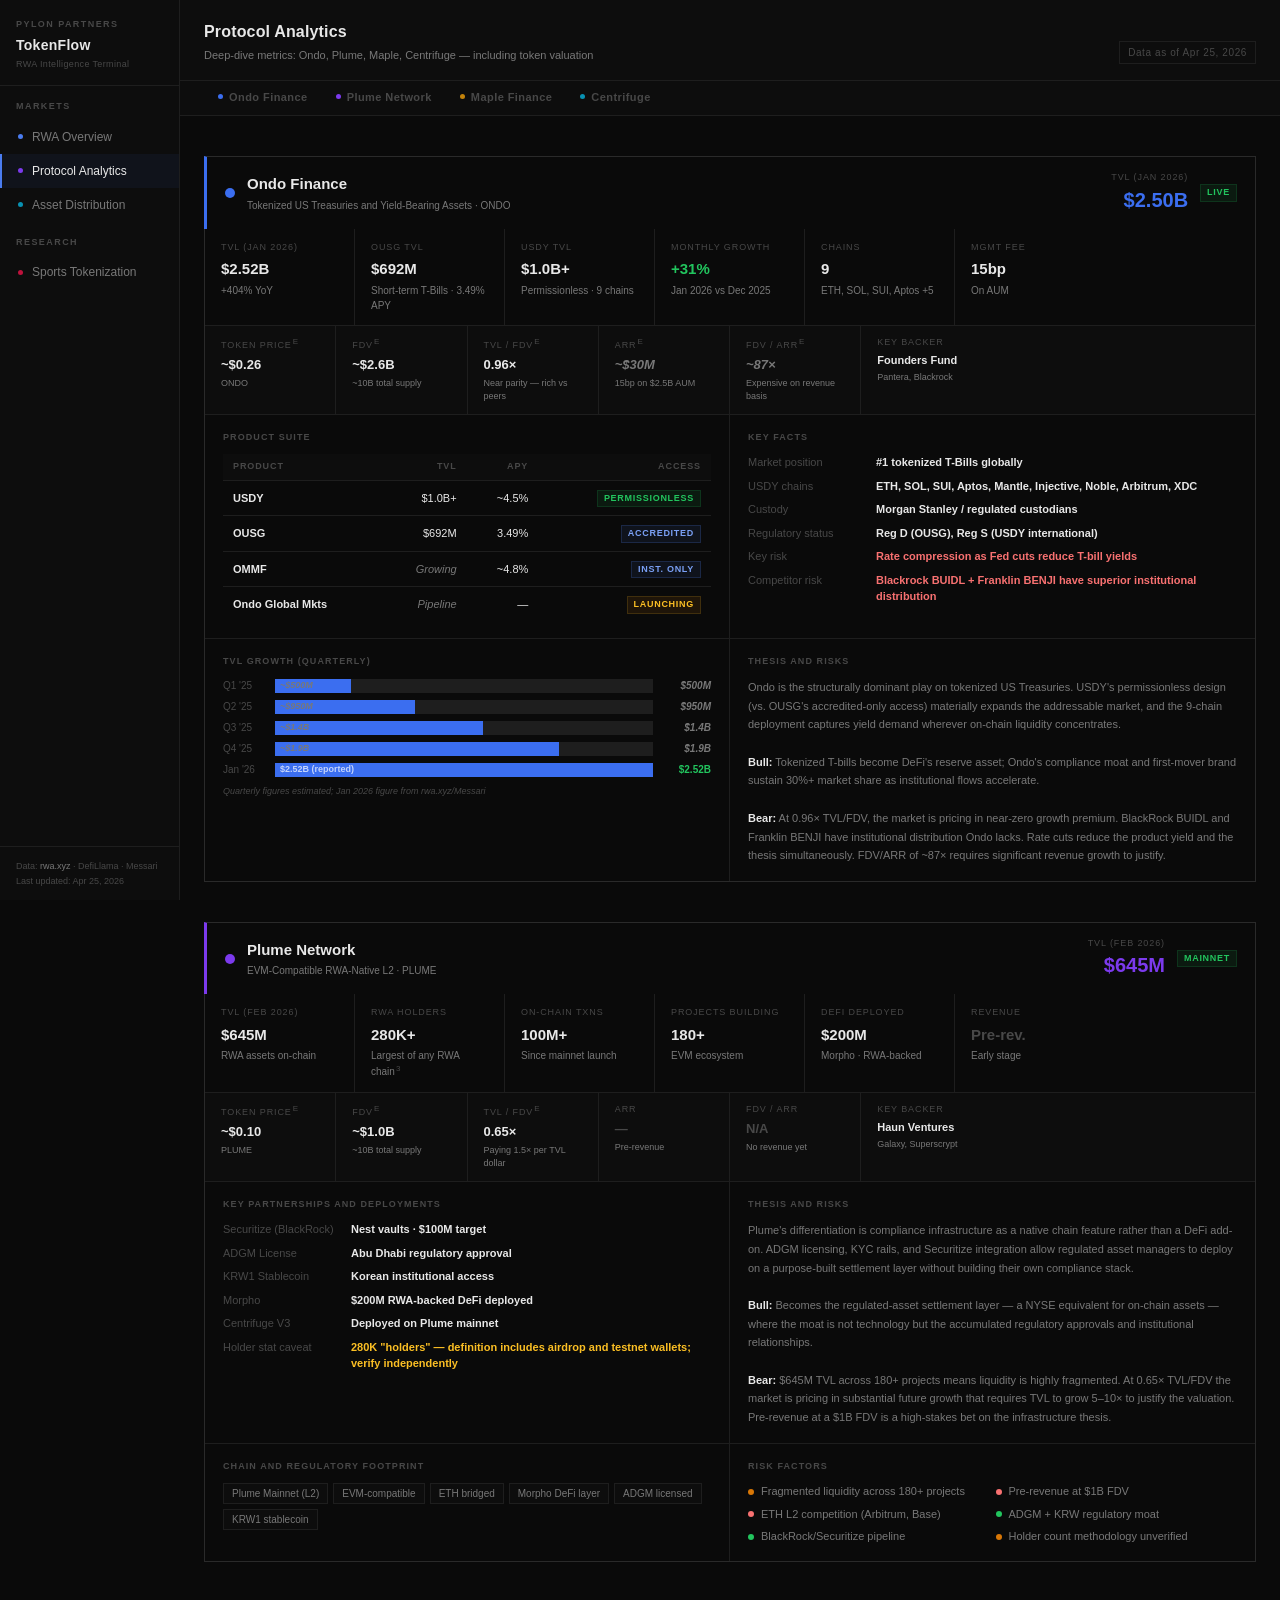
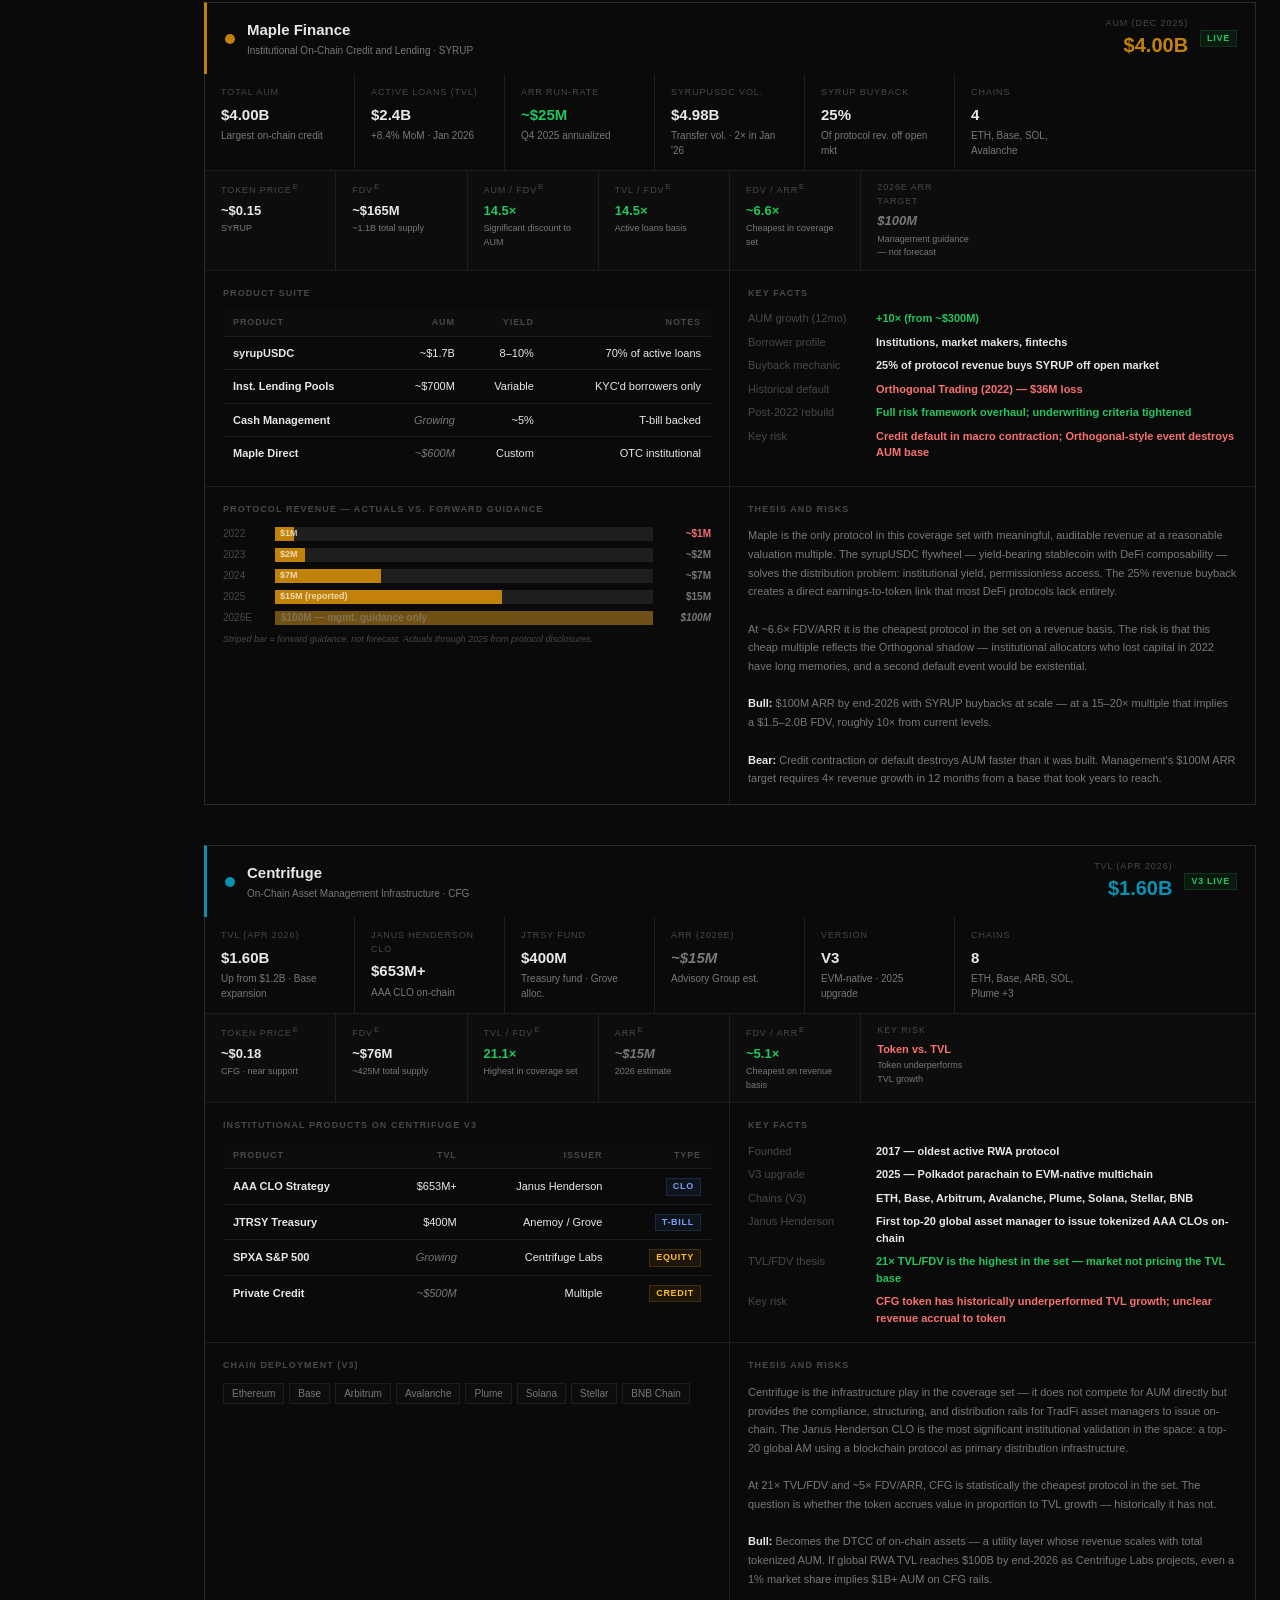
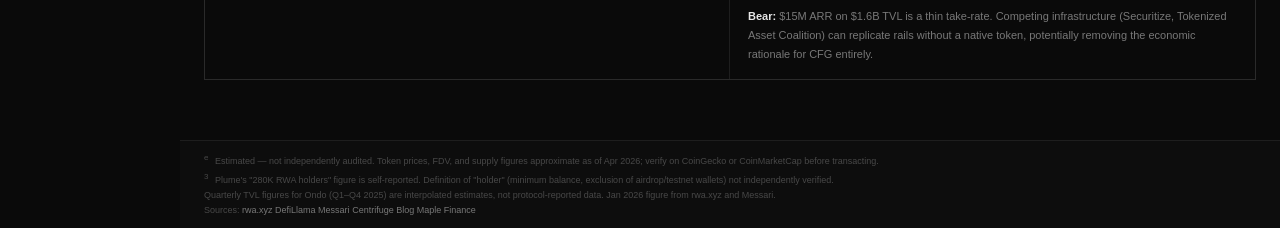
==== analytics.html @ 83ef0c33 "Initial TokenFlow dashboard — RWA intelligence terminal Pages: index.html, analytics.html, distribut" ====
<!DOCTYPE html>
<html lang="en">
<head>
  <meta charset="UTF-8" />
  <meta name="viewport" content="width=device-width, initial-scale=1.0" />
  <title>TokenFlow — Protocol Analytics</title>
  <link rel="stylesheet" href="design-system.css" />
</head>
<body>

<!-- ===== SIDEBAR — no Protocols section, just Markets + Research ===== -->
<nav class="sidebar">
  <div class="sidebar-logo">
    <div class="logo-mark">Pylon Partners</div>
    <div class="logo-name">TokenFlow</div>
    <div class="logo-sub">RWA Intelligence Terminal</div>
  </div>

  <div class="sidebar-section">Markets</div>
  <a href="index.html" class="nav-item">
    <span class="nav-dot" style="background:#4a7cf0"></span> RWA Overview
  </a>
  <a href="analytics.html" class="nav-item active">
    <span class="nav-dot" style="background:#7c3aed"></span> Protocol Analytics
  </a>
  <a href="distribution.html" class="nav-item">
    <span class="nav-dot" style="background:#0891b2"></span> Asset Distribution
  </a>

  <div class="sidebar-section">Research</div>
  <a href="sports.html" class="nav-item">
    <span class="nav-dot" style="background:#be123c"></span> Sports Tokenization
  </a>

  <div class="sidebar-footer">
    Data: <a href="https://app.rwa.xyz" target="_blank">rwa.xyz</a> · DefiLlama · Messari<br/>
    Last updated: Apr 25, 2026
  </div>
</nav>

<!-- ===== MAIN ===== -->
<main class="main">

  <div class="page-header">
    <div>
      <div class="page-title">Protocol Analytics</div>
      <div class="page-subtitle">Deep-dive metrics: Ondo, Plume, Maple, Centrifuge — including token valuation</div>
    </div>
    <div class="data-timestamp">Data as of Apr 25, 2026</div>
  </div>

  <!-- Within-page jump bar — replaces sidebar Protocols section -->
  <div class="jump-bar">
    <a href="#ondo"  class="jump-link"><span style="width:5px;height:5px;border-radius:50%;background:var(--ondo);display:inline-block;flex-shrink:0"></span> Ondo Finance</a>
    <a href="#plume" class="jump-link"><span style="width:5px;height:5px;border-radius:50%;background:var(--plume);display:inline-block;flex-shrink:0"></span> Plume Network</a>
    <a href="#maple" class="jump-link"><span style="width:5px;height:5px;border-radius:50%;background:var(--maple);display:inline-block;flex-shrink:0"></span> Maple Finance</a>
    <a href="#cfg"   class="jump-link"><span style="width:5px;height:5px;border-radius:50%;background:var(--cfg);display:inline-block;flex-shrink:0"></span> Centrifuge</a>
  </div>

  <div class="content">

    <!-- ===== ONDO ===== -->
    <div class="protocol-section" id="ondo">
      <div class="protocol-section-header ondo">
        <span class="protocol-dot" style="background:var(--ondo);width:10px;height:10px;border-radius:50%"></span>
        <div>
          <div class="ps-name">Ondo Finance</div>
          <div class="ps-category">Tokenized US Treasuries and Yield-Bearing Assets · ONDO</div>
        </div>
        <div class="ps-tvl">
          <div class="ps-tvl-label">TVL (Jan 2026)</div>
          <div class="ps-tvl-value" style="color:var(--ondo)">$2.50B</div>
        </div>
        <span class="badge badge-green">Live</span>
      </div>
      <div class="protocol-body">

        <!-- Operational metrics -->
        <div class="protocol-metrics-strip">
          <div class="strip-metric">
            <div class="strip-label">TVL (Jan 2026)</div>
            <div class="strip-value">$2.52B</div>
            <div class="strip-sub">+404% YoY</div>
          </div>
          <div class="strip-metric">
            <div class="strip-label">OUSG TVL</div>
            <div class="strip-value">$692M</div>
            <div class="strip-sub">Short-term T-Bills · 3.49% APY</div>
          </div>
          <div class="strip-metric">
            <div class="strip-label">USDY TVL</div>
            <div class="strip-value">$1.0B+</div>
            <div class="strip-sub">Permissionless · 9 chains</div>
          </div>
          <div class="strip-metric">
            <div class="strip-label">Monthly Growth</div>
            <div class="strip-value green">+31%</div>
            <div class="strip-sub">Jan 2026 vs Dec 2025</div>
          </div>
          <div class="strip-metric">
            <div class="strip-label">Chains</div>
            <div class="strip-value">9</div>
            <div class="strip-sub">ETH, SOL, SUI, Aptos +5</div>
          </div>
          <div class="strip-metric">
            <div class="strip-label">Mgmt Fee</div>
            <div class="strip-value">15bp</div>
            <div class="strip-sub">On AUM</div>
          </div>
        </div>

        <!-- Valuation block — new -->
        <div class="valuation-strip">
          <div class="val-metric">
            <div class="val-label">Token Price<sup class="est-marker">e</sup></div>
            <div class="val-value">~$0.26</div>
            <div class="val-sub">ONDO</div>
          </div>
          <div class="val-metric">
            <div class="val-label">FDV<sup class="est-marker">e</sup></div>
            <div class="val-value">~$2.6B</div>
            <div class="val-sub">~10B total supply</div>
          </div>
          <div class="val-metric">
            <div class="val-label">TVL / FDV<sup class="est-marker">e</sup></div>
            <div class="val-value">0.96×</div>
            <div class="val-sub">Near parity — rich vs peers</div>
          </div>
          <div class="val-metric">
            <div class="val-label">ARR<sup class="est-marker">e</sup></div>
            <div class="val-value"><span class="est">~$30M</span></div>
            <div class="val-sub">15bp on $2.5B AUM</div>
          </div>
          <div class="val-metric">
            <div class="val-label">FDV / ARR<sup class="est-marker">e</sup></div>
            <div class="val-value"><span class="est">~87×</span></div>
            <div class="val-sub">Expensive on revenue basis</div>
          </div>
          <div class="val-metric">
            <div class="val-label">Key Backer</div>
            <div class="val-value" style="font-size:11px">Founders Fund</div>
            <div class="val-sub">Pantera, Blackrock</div>
          </div>
        </div>

        <!-- Detail panels -->
        <div class="protocol-detail">
          <div class="detail-panel">
            <div class="detail-title">Product Suite</div>
            <table class="product-table">
              <thead>
                <tr><th>Product</th><th>TVL</th><th>APY</th><th>Access</th></tr>
              </thead>
              <tbody>
                <tr>
                  <td><strong>USDY</strong></td>
                  <td class="green">$1.0B+</td>
                  <td>~4.5%</td>
                  <td><span class="badge badge-green">Permissionless</span></td>
                </tr>
                <tr>
                  <td><strong>OUSG</strong></td>
                  <td>$692M</td>
                  <td>3.49%</td>
                  <td><span class="badge badge-blue">Accredited</span></td>
                </tr>
                <tr>
                  <td><strong>OMMF</strong></td>
                  <td class="dimmer"><span class="est">Growing</span></td>
                  <td>~4.8%</td>
                  <td><span class="badge badge-blue">Inst. only</span></td>
                </tr>
                <tr>
                  <td><strong>Ondo Global Mkts</strong></td>
                  <td class="dimmer"><span class="est">Pipeline</span></td>
                  <td>—</td>
                  <td><span class="badge badge-amber">Launching</span></td>
                </tr>
              </tbody>
            </table>
          </div>
          <div class="detail-panel">
            <div class="detail-title">Key Facts</div>
            <div class="kv-list">
              <div class="kv-row"><span class="kv-key">Market position</span><span class="kv-val">#1 tokenized T-Bills globally</span></div>
              <div class="kv-row"><span class="kv-key">USDY chains</span><span class="kv-val">ETH, SOL, SUI, Aptos, Mantle, Injective, Noble, Arbitrum, XDC</span></div>
              <div class="kv-row"><span class="kv-key">Custody</span><span class="kv-val">Morgan Stanley / regulated custodians</span></div>
              <div class="kv-row"><span class="kv-key">Regulatory status</span><span class="kv-val">Reg D (OUSG), Reg S (USDY international)</span></div>
              <div class="kv-row"><span class="kv-key">Key risk</span><span class="kv-val red">Rate compression as Fed cuts reduce T-bill yields</span></div>
              <div class="kv-row"><span class="kv-key">Competitor risk</span><span class="kv-val red">Blackrock BUIDL + Franklin BENJI have superior institutional distribution</span></div>
            </div>
          </div>
        </div>

        <div class="protocol-detail" style="border-top:1px solid var(--border-subtle)">
          <div class="detail-panel">
            <div class="detail-title">TVL Growth (Quarterly)</div>
            <div class="growth-chart">
              <div class="growth-bar-row">
                <div class="growth-qtr">Q1 '25</div>
                <div class="growth-track"><div class="growth-fill" style="width:20%;background:var(--ondo)"><span class="est">~$500M</span></div></div>
                <div class="growth-val dimmer"><span class="est">$500M</span></div>
              </div>
              <div class="growth-bar-row">
                <div class="growth-qtr">Q2 '25</div>
                <div class="growth-track"><div class="growth-fill" style="width:37%;background:var(--ondo)"><span class="est">~$950M</span></div></div>
                <div class="growth-val dimmer"><span class="est">$950M</span></div>
              </div>
              <div class="growth-bar-row">
                <div class="growth-qtr">Q3 '25</div>
                <div class="growth-track"><div class="growth-fill" style="width:55%;background:var(--ondo)"><span class="est">~$1.4B</span></div></div>
                <div class="growth-val dimmer"><span class="est">$1.4B</span></div>
              </div>
              <div class="growth-bar-row">
                <div class="growth-qtr">Q4 '25</div>
                <div class="growth-track"><div class="growth-fill" style="width:75%;background:var(--ondo)"><span class="est">~$1.9B</span></div></div>
                <div class="growth-val dimmer"><span class="est">$1.9B</span></div>
              </div>
              <div class="growth-bar-row">
                <div class="growth-qtr">Jan '26</div>
                <div class="growth-track"><div class="growth-fill" style="width:100%;background:var(--ondo)">$2.52B (reported)</div></div>
                <div class="growth-val green">$2.52B</div>
              </div>
            </div>
            <div style="font-size:9px;color:var(--text-tertiary);margin-top:8px;font-style:italic">Quarterly figures estimated; Jan 2026 figure from rwa.xyz/Messari</div>
          </div>
          <div class="detail-panel">
            <div class="detail-title">Thesis and Risks</div>
            <div class="detail-body">
              Ondo is the structurally dominant play on tokenized US Treasuries. USDY's permissionless design (vs. OUSG's accredited-only access) materially expands the addressable market, and the 9-chain deployment captures yield demand wherever on-chain liquidity concentrates.<br/><br/>
              <strong>Bull:</strong> Tokenized T-bills become DeFi's reserve asset; Ondo's compliance moat and first-mover brand sustain 30%+ market share as institutional flows accelerate.<br/><br/>
              <strong>Bear:</strong> At 0.96× TVL/FDV, the market is pricing in near-zero growth premium. BlackRock BUIDL and Franklin BENJI have institutional distribution Ondo lacks. Rate cuts reduce the product yield and the thesis simultaneously. FDV/ARR of ~87× requires significant revenue growth to justify.
            </div>
          </div>
        </div>
      </div>
    </div>

    <!-- ===== PLUME ===== -->
    <div class="protocol-section" id="plume">
      <div class="protocol-section-header plume">
        <span class="protocol-dot" style="background:var(--plume);width:10px;height:10px;border-radius:50%"></span>
        <div>
          <div class="ps-name">Plume Network</div>
          <div class="ps-category">EVM-Compatible RWA-Native L2 · PLUME</div>
        </div>
        <div class="ps-tvl">
          <div class="ps-tvl-label">TVL (Feb 2026)</div>
          <div class="ps-tvl-value" style="color:var(--plume)">$645M</div>
        </div>
        <span class="badge badge-green">Mainnet</span>
      </div>
      <div class="protocol-body">

        <div class="protocol-metrics-strip">
          <div class="strip-metric">
            <div class="strip-label">TVL (Feb 2026)</div>
            <div class="strip-value">$645M</div>
            <div class="strip-sub">RWA assets on-chain</div>
          </div>
          <div class="strip-metric">
            <div class="strip-label">RWA Holders</div>
            <div class="strip-value">280K+</div>
            <div class="strip-sub">Largest of any RWA chain<sup class="est-marker">3</sup></div>
          </div>
          <div class="strip-metric">
            <div class="strip-label">On-Chain Txns</div>
            <div class="strip-value">100M+</div>
            <div class="strip-sub">Since mainnet launch</div>
          </div>
          <div class="strip-metric">
            <div class="strip-label">Projects Building</div>
            <div class="strip-value">180+</div>
            <div class="strip-sub">EVM ecosystem</div>
          </div>
          <div class="strip-metric">
            <div class="strip-label">DeFi Deployed</div>
            <div class="strip-value">$200M</div>
            <div class="strip-sub">Morpho · RWA-backed</div>
          </div>
          <div class="strip-metric">
            <div class="strip-label">Revenue</div>
            <div class="strip-value dimmer">Pre-rev.</div>
            <div class="strip-sub">Early stage</div>
          </div>
        </div>

        <!-- Valuation block -->
        <div class="valuation-strip">
          <div class="val-metric">
            <div class="val-label">Token Price<sup class="est-marker">e</sup></div>
            <div class="val-value">~$0.10</div>
            <div class="val-sub">PLUME</div>
          </div>
          <div class="val-metric">
            <div class="val-label">FDV<sup class="est-marker">e</sup></div>
            <div class="val-value">~$1.0B</div>
            <div class="val-sub">~10B total supply</div>
          </div>
          <div class="val-metric">
            <div class="val-label">TVL / FDV<sup class="est-marker">e</sup></div>
            <div class="val-value">0.65×</div>
            <div class="val-sub">Paying 1.5× per TVL dollar</div>
          </div>
          <div class="val-metric">
            <div class="val-label">ARR</div>
            <div class="val-value dimmer">—</div>
            <div class="val-sub">Pre-revenue</div>
          </div>
          <div class="val-metric">
            <div class="val-label">FDV / ARR</div>
            <div class="val-value dimmer">N/A</div>
            <div class="val-sub">No revenue yet</div>
          </div>
          <div class="val-metric">
            <div class="val-label">Key Backer</div>
            <div class="val-value" style="font-size:11px">Haun Ventures</div>
            <div class="val-sub">Galaxy, Superscrypt</div>
          </div>
        </div>

        <div class="protocol-detail">
          <div class="detail-panel">
            <div class="detail-title">Key Partnerships and Deployments</div>
            <div class="kv-list">
              <div class="kv-row"><span class="kv-key">Securitize (BlackRock)</span><span class="kv-val">Nest vaults · $100M target</span></div>
              <div class="kv-row"><span class="kv-key">ADGM License</span><span class="kv-val">Abu Dhabi regulatory approval</span></div>
              <div class="kv-row"><span class="kv-key">KRW1 Stablecoin</span><span class="kv-val">Korean institutional access</span></div>
              <div class="kv-row"><span class="kv-key">Morpho</span><span class="kv-val">$200M RWA-backed DeFi deployed</span></div>
              <div class="kv-row"><span class="kv-key">Centrifuge V3</span><span class="kv-val">Deployed on Plume mainnet</span></div>
              <div class="kv-row"><span class="kv-key">Holder stat caveat</span><span class="kv-val amber">280K "holders" — definition includes airdrop and testnet wallets; verify independently</span></div>
            </div>
          </div>
          <div class="detail-panel">
            <div class="detail-title">Thesis and Risks</div>
            <div class="detail-body">
              Plume's differentiation is compliance infrastructure as a native chain feature rather than a DeFi add-on. ADGM licensing, KYC rails, and Securitize integration allow regulated asset managers to deploy on a purpose-built settlement layer without building their own compliance stack.<br/><br/>
              <strong>Bull:</strong> Becomes the regulated-asset settlement layer — a NYSE equivalent for on-chain assets — where the moat is not technology but the accumulated regulatory approvals and institutional relationships.<br/><br/>
              <strong>Bear:</strong> $645M TVL across 180+ projects means liquidity is highly fragmented. At 0.65× TVL/FDV the market is pricing in substantial future growth that requires TVL to grow 5–10× to justify the valuation. Pre-revenue at a $1B FDV is a high-stakes bet on the infrastructure thesis.
            </div>
          </div>
        </div>

        <div class="protocol-detail" style="border-top:1px solid var(--border-subtle)">
          <div class="detail-panel">
            <div class="detail-title">Chain and Regulatory Footprint</div>
            <div class="chain-list" style="margin-top:6px">
              <span class="chain-tag">Plume Mainnet (L2)</span>
              <span class="chain-tag">EVM-compatible</span>
              <span class="chain-tag">ETH bridged</span>
              <span class="chain-tag">Morpho DeFi layer</span>
              <span class="chain-tag">ADGM licensed</span>
              <span class="chain-tag">KRW1 stablecoin</span>
            </div>
          </div>
          <div class="detail-panel">
            <div class="detail-title">Risk Factors</div>
            <div class="risk-grid" style="margin-top:6px">
              <div class="risk-item"><span class="risk-dot" style="background:var(--amber)"></span><span class="risk-text">Fragmented liquidity across 180+ projects</span></div>
              <div class="risk-item"><span class="risk-dot" style="background:var(--red-bright)"></span><span class="risk-text">Pre-revenue at $1B FDV</span></div>
              <div class="risk-item"><span class="risk-dot" style="background:var(--red-bright)"></span><span class="risk-text">ETH L2 competition (Arbitrum, Base)</span></div>
              <div class="risk-item"><span class="risk-dot" style="background:var(--green-bright)"></span><span class="risk-text">ADGM + KRW regulatory moat</span></div>
              <div class="risk-item"><span class="risk-dot" style="background:var(--green-bright)"></span><span class="risk-text">BlackRock/Securitize pipeline</span></div>
              <div class="risk-item"><span class="risk-dot" style="background:var(--amber)"></span><span class="risk-text">Holder count methodology unverified</span></div>
            </div>
          </div>
        </div>
      </div>
    </div>

    <!-- ===== MAPLE ===== -->
    <div class="protocol-section" id="maple">
      <div class="protocol-section-header maple">
        <span class="protocol-dot" style="background:var(--maple);width:10px;height:10px;border-radius:50%"></span>
        <div>
          <div class="ps-name">Maple Finance</div>
          <div class="ps-category">Institutional On-Chain Credit and Lending · SYRUP</div>
        </div>
        <div class="ps-tvl">
          <div class="ps-tvl-label">AUM (Dec 2025)</div>
          <div class="ps-tvl-value" style="color:var(--maple)">$4.00B</div>
        </div>
        <span class="badge badge-green">Live</span>
      </div>
      <div class="protocol-body">

        <div class="protocol-metrics-strip">
          <div class="strip-metric">
            <div class="strip-label">Total AUM</div>
            <div class="strip-value">$4.00B</div>
            <div class="strip-sub">Largest on-chain credit</div>
          </div>
          <div class="strip-metric">
            <div class="strip-label">Active Loans (TVL)</div>
            <div class="strip-value">$2.4B</div>
            <div class="strip-sub">+8.4% MoM · Jan 2026</div>
          </div>
          <div class="strip-metric">
            <div class="strip-label">ARR Run-Rate</div>
            <div class="strip-value green">~$25M</div>
            <div class="strip-sub">Q4 2025 annualized</div>
          </div>
          <div class="strip-metric">
            <div class="strip-label">syrupUSDC Vol.</div>
            <div class="strip-value">$4.98B</div>
            <div class="strip-sub">Transfer vol. · 2× in Jan '26</div>
          </div>
          <div class="strip-metric">
            <div class="strip-label">SYRUP Buyback</div>
            <div class="strip-value">25%</div>
            <div class="strip-sub">Of protocol rev. off open mkt</div>
          </div>
          <div class="strip-metric">
            <div class="strip-label">Chains</div>
            <div class="strip-value">4</div>
            <div class="strip-sub">ETH, Base, SOL, Avalanche</div>
          </div>
        </div>

        <!-- Valuation block -->
        <div class="valuation-strip">
          <div class="val-metric">
            <div class="val-label">Token Price<sup class="est-marker">e</sup></div>
            <div class="val-value">~$0.15</div>
            <div class="val-sub">SYRUP</div>
          </div>
          <div class="val-metric">
            <div class="val-label">FDV<sup class="est-marker">e</sup></div>
            <div class="val-value">~$165M</div>
            <div class="val-sub">~1.1B total supply</div>
          </div>
          <div class="val-metric">
            <div class="val-label">AUM / FDV<sup class="est-marker">e</sup></div>
            <div class="val-value green">14.5×</div>
            <div class="val-sub">Significant discount to AUM</div>
          </div>
          <div class="val-metric">
            <div class="val-label">TVL / FDV<sup class="est-marker">e</sup></div>
            <div class="val-value green">14.5×</div>
            <div class="val-sub">Active loans basis</div>
          </div>
          <div class="val-metric">
            <div class="val-label">FDV / ARR<sup class="est-marker">e</sup></div>
            <div class="val-value green">~6.6×</div>
            <div class="val-sub">Cheapest in coverage set</div>
          </div>
          <div class="val-metric">
            <div class="val-label">2026E ARR Target</div>
            <div class="val-value amber"><span class="est">$100M</span></div>
            <div class="val-sub">Management guidance — not forecast</div>
          </div>
        </div>

        <div class="protocol-detail">
          <div class="detail-panel">
            <div class="detail-title">Product Suite</div>
            <table class="product-table">
              <thead>
                <tr><th>Product</th><th>AUM</th><th>Yield</th><th>Notes</th></tr>
              </thead>
              <tbody>
                <tr>
                  <td><strong>syrupUSDC</strong></td>
                  <td class="green">~$1.7B</td>
                  <td>8–10%</td>
                  <td>70% of active loans</td>
                </tr>
                <tr>
                  <td><strong>Inst. Lending Pools</strong></td>
                  <td>~$700M</td>
                  <td>Variable</td>
                  <td>KYC'd borrowers only</td>
                </tr>
                <tr>
                  <td><strong>Cash Management</strong></td>
                  <td class="dimmer"><span class="est">Growing</span></td>
                  <td>~5%</td>
                  <td>T-bill backed</td>
                </tr>
                <tr>
                  <td><strong>Maple Direct</strong></td>
                  <td class="dimmer"><span class="est">~$600M</span></td>
                  <td>Custom</td>
                  <td>OTC institutional</td>
                </tr>
              </tbody>
            </table>
          </div>
          <div class="detail-panel">
            <div class="detail-title">Key Facts</div>
            <div class="kv-list">
              <div class="kv-row"><span class="kv-key">AUM growth (12mo)</span><span class="kv-val green">+10× (from ~$300M)</span></div>
              <div class="kv-row"><span class="kv-key">Borrower profile</span><span class="kv-val">Institutions, market makers, fintechs</span></div>
              <div class="kv-row"><span class="kv-key">Buyback mechanic</span><span class="kv-val">25% of protocol revenue buys SYRUP off open market</span></div>
              <div class="kv-row"><span class="kv-key">Historical default</span><span class="kv-val red">Orthogonal Trading (2022) — $36M loss</span></div>
              <div class="kv-row"><span class="kv-key">Post-2022 rebuild</span><span class="kv-val green">Full risk framework overhaul; underwriting criteria tightened</span></div>
              <div class="kv-row"><span class="kv-key">Key risk</span><span class="kv-val red">Credit default in macro contraction; Orthogonal-style event destroys AUM base</span></div>
            </div>
          </div>
        </div>

        <div class="protocol-detail" style="border-top:1px solid var(--border-subtle)">
          <div class="detail-panel">
            <div class="detail-title">Protocol Revenue — Actuals vs. Forward Guidance</div>
            <div class="growth-chart">
              <div class="growth-bar-row">
                <div class="growth-qtr">2022</div>
                <div class="growth-track"><div class="growth-fill" style="width:5%;background:var(--maple)">$1M</div></div>
                <div class="growth-val red">~$1M</div>
              </div>
              <div class="growth-bar-row">
                <div class="growth-qtr">2023</div>
                <div class="growth-track"><div class="growth-fill" style="width:8%;background:var(--maple)">$2M</div></div>
                <div class="growth-val">~$2M</div>
              </div>
              <div class="growth-bar-row">
                <div class="growth-qtr">2024</div>
                <div class="growth-track"><div class="growth-fill" style="width:28%;background:var(--maple)">$7M</div></div>
                <div class="growth-val">~$7M</div>
              </div>
              <div class="growth-bar-row">
                <div class="growth-qtr">2025</div>
                <div class="growth-track"><div class="growth-fill" style="width:60%;background:var(--maple)">$15M (reported)</div></div>
                <div class="growth-val">$15M</div>
              </div>
              <!-- 2026E uses forecast bar style — visually distinct from actuals -->
              <div class="growth-bar-row">
                <div class="growth-qtr">2026E</div>
                <div class="growth-track">
                  <div class="bar-fill-forecast" style="width:100%;background:var(--maple)">$100M — mgmt. guidance only</div>
                </div>
                <div class="growth-val amber"><span class="est">$100M</span></div>
              </div>
            </div>
            <div style="font-size:9px;color:var(--text-tertiary);margin-top:8px;font-style:italic">Striped bar = forward guidance, not forecast. Actuals through 2025 from protocol disclosures.</div>
          </div>
          <div class="detail-panel">
            <div class="detail-title">Thesis and Risks</div>
            <div class="detail-body">
              Maple is the only protocol in this coverage set with meaningful, auditable revenue at a reasonable valuation multiple. The syrupUSDC flywheel — yield-bearing stablecoin with DeFi composability — solves the distribution problem: institutional yield, permissionless access. The 25% revenue buyback creates a direct earnings-to-token link that most DeFi protocols lack entirely.<br/><br/>
              At ~6.6× FDV/ARR it is the cheapest protocol in the set on a revenue basis. The risk is that this cheap multiple reflects the Orthogonal shadow — institutional allocators who lost capital in 2022 have long memories, and a second default event would be existential.<br/><br/>
              <strong>Bull:</strong> $100M ARR by end-2026 with SYRUP buybacks at scale — at a 15–20× multiple that implies a $1.5–2.0B FDV, roughly 10× from current levels.<br/><br/>
              <strong>Bear:</strong> Credit contraction or default destroys AUM faster than it was built. Management's $100M ARR target requires 4× revenue growth in 12 months from a base that took years to reach.
            </div>
          </div>
        </div>
      </div>
    </div>

    <!-- ===== CENTRIFUGE ===== -->
    <div class="protocol-section" id="cfg">
      <div class="protocol-section-header cfg">
        <span class="protocol-dot" style="background:var(--cfg);width:10px;height:10px;border-radius:50%"></span>
        <div>
          <div class="ps-name">Centrifuge</div>
          <div class="ps-category">On-Chain Asset Management Infrastructure · CFG</div>
        </div>
        <div class="ps-tvl">
          <div class="ps-tvl-label">TVL (Apr 2026)</div>
          <div class="ps-tvl-value" style="color:var(--cfg)">$1.60B</div>
        </div>
        <span class="badge badge-green">V3 Live</span>
      </div>
      <div class="protocol-body">

        <div class="protocol-metrics-strip">
          <div class="strip-metric">
            <div class="strip-label">TVL (Apr 2026)</div>
            <div class="strip-value">$1.60B</div>
            <div class="strip-sub">Up from $1.2B · Base expansion</div>
          </div>
          <div class="strip-metric">
            <div class="strip-label">Janus Henderson CLO</div>
            <div class="strip-value">$653M+</div>
            <div class="strip-sub">AAA CLO on-chain</div>
          </div>
          <div class="strip-metric">
            <div class="strip-label">JTRSY Fund</div>
            <div class="strip-value">$400M</div>
            <div class="strip-sub">Treasury fund · Grove alloc.</div>
          </div>
          <div class="strip-metric">
            <div class="strip-label">ARR (2026E)</div>
            <div class="strip-value green"><span class="est">~$15M</span></div>
            <div class="strip-sub">Advisory Group est.</div>
          </div>
          <div class="strip-metric">
            <div class="strip-label">Version</div>
            <div class="strip-value">V3</div>
            <div class="strip-sub">EVM-native · 2025 upgrade</div>
          </div>
          <div class="strip-metric">
            <div class="strip-label">Chains</div>
            <div class="strip-value">8</div>
            <div class="strip-sub">ETH, Base, ARB, SOL, Plume +3</div>
          </div>
        </div>

        <!-- Valuation block -->
        <div class="valuation-strip">
          <div class="val-metric">
            <div class="val-label">Token Price<sup class="est-marker">e</sup></div>
            <div class="val-value">~$0.18</div>
            <div class="val-sub">CFG · near support</div>
          </div>
          <div class="val-metric">
            <div class="val-label">FDV<sup class="est-marker">e</sup></div>
            <div class="val-value">~$76M</div>
            <div class="val-sub">~425M total supply</div>
          </div>
          <div class="val-metric">
            <div class="val-label">TVL / FDV<sup class="est-marker">e</sup></div>
            <div class="val-value green">21.1×</div>
            <div class="val-sub">Highest in coverage set</div>
          </div>
          <div class="val-metric">
            <div class="val-label">ARR<sup class="est-marker">e</sup></div>
            <div class="val-value"><span class="est">~$15M</span></div>
            <div class="val-sub">2026 estimate</div>
          </div>
          <div class="val-metric">
            <div class="val-label">FDV / ARR<sup class="est-marker">e</sup></div>
            <div class="val-value green">~5.1×</div>
            <div class="val-sub">Cheapest on revenue basis</div>
          </div>
          <div class="val-metric">
            <div class="val-label">Key risk</div>
            <div class="val-value red" style="font-size:11px">Token vs. TVL</div>
            <div class="val-sub">Token underperforms TVL growth</div>
          </div>
        </div>

        <div class="protocol-detail">
          <div class="detail-panel">
            <div class="detail-title">Institutional Products on Centrifuge V3</div>
            <table class="product-table">
              <thead>
                <tr><th>Product</th><th>TVL</th><th>Issuer</th><th>Type</th></tr>
              </thead>
              <tbody>
                <tr>
                  <td><strong>AAA CLO Strategy</strong></td>
                  <td class="green">$653M+</td>
                  <td>Janus Henderson</td>
                  <td><span class="badge badge-blue">CLO</span></td>
                </tr>
                <tr>
                  <td><strong>JTRSY Treasury</strong></td>
                  <td class="green">$400M</td>
                  <td>Anemoy / Grove</td>
                  <td><span class="badge badge-blue">T-Bill</span></td>
                </tr>
                <tr>
                  <td><strong>SPXA S&amp;P 500</strong></td>
                  <td class="dimmer"><span class="est">Growing</span></td>
                  <td>Centrifuge Labs</td>
                  <td><span class="badge badge-amber">Equity</span></td>
                </tr>
                <tr>
                  <td><strong>Private Credit</strong></td>
                  <td class="dimmer"><span class="est">~$500M</span></td>
                  <td>Multiple</td>
                  <td><span class="badge badge-amber">Credit</span></td>
                </tr>
              </tbody>
            </table>
          </div>
          <div class="detail-panel">
            <div class="detail-title">Key Facts</div>
            <div class="kv-list">
              <div class="kv-row"><span class="kv-key">Founded</span><span class="kv-val">2017 — oldest active RWA protocol</span></div>
              <div class="kv-row"><span class="kv-key">V3 upgrade</span><span class="kv-val">2025 — Polkadot parachain to EVM-native multichain</span></div>
              <div class="kv-row"><span class="kv-key">Chains (V3)</span><span class="kv-val">ETH, Base, Arbitrum, Avalanche, Plume, Solana, Stellar, BNB</span></div>
              <div class="kv-row"><span class="kv-key">Janus Henderson</span><span class="kv-val">First top-20 global asset manager to issue tokenized AAA CLOs on-chain</span></div>
              <div class="kv-row"><span class="kv-key">TVL/FDV thesis</span><span class="kv-val green">21× TVL/FDV is the highest in the set — market not pricing the TVL base</span></div>
              <div class="kv-row"><span class="kv-key">Key risk</span><span class="kv-val red">CFG token has historically underperformed TVL growth; unclear revenue accrual to token</span></div>
            </div>
          </div>
        </div>

        <div class="protocol-detail" style="border-top:1px solid var(--border-subtle)">
          <div class="detail-panel">
            <div class="detail-title">Chain Deployment (V3)</div>
            <div class="chain-list" style="margin-top:6px">
              <span class="chain-tag">Ethereum</span>
              <span class="chain-tag">Base</span>
              <span class="chain-tag">Arbitrum</span>
              <span class="chain-tag">Avalanche</span>
              <span class="chain-tag">Plume</span>
              <span class="chain-tag">Solana</span>
              <span class="chain-tag">Stellar</span>
              <span class="chain-tag">BNB Chain</span>
            </div>
          </div>
          <div class="detail-panel">
            <div class="detail-title">Thesis and Risks</div>
            <div class="detail-body">
              Centrifuge is the infrastructure play in the coverage set — it does not compete for AUM directly but provides the compliance, structuring, and distribution rails for TradFi asset managers to issue on-chain. The Janus Henderson CLO is the most significant institutional validation in the space: a top-20 global AM using a blockchain protocol as primary distribution infrastructure.<br/><br/>
              At 21× TVL/FDV and ~5× FDV/ARR, CFG is statistically the cheapest protocol in the set. The question is whether the token accrues value in proportion to TVL growth — historically it has not.<br/><br/>
              <strong>Bull:</strong> Becomes the DTCC of on-chain assets — a utility layer whose revenue scales with total tokenized AUM. If global RWA TVL reaches $100B by end-2026 as Centrifuge Labs projects, even a 1% market share implies $1B+ AUM on CFG rails.<br/><br/>
              <strong>Bear:</strong> $15M ARR on $1.6B TVL is a thin take-rate. Competing infrastructure (Securitize, Tokenized Asset Coalition) can replicate rails without a native token, potentially removing the economic rationale for CFG entirely.
            </div>
          </div>
        </div>
      </div>
    </div>

  </div><!-- /content -->

  <div class="footnote-bar">
    <span class="fn">e</span> Estimated — not independently audited. Token prices, FDV, and supply figures approximate as of Apr 2026; verify on CoinGecko or CoinMarketCap before transacting.<br/>
    <span class="fn">3</span> Plume's "280K RWA holders" figure is self-reported. Definition of "holder" (minimum balance, exclusion of airdrop/testnet wallets) not independently verified.<br/>
    Quarterly TVL figures for Ondo (Q1–Q4 2025) are interpolated estimates, not protocol-reported data. Jan 2026 figure from rwa.xyz and Messari.<br/>
    Sources:
    <a href="https://app.rwa.xyz" target="_blank">rwa.xyz</a>
    <a href="https://defillama.com" target="_blank">DefiLlama</a>
    <a href="https://messari.io" target="_blank">Messari</a>
    <a href="https://centrifuge.io/blog" target="_blank">Centrifuge Blog</a>
    <a href="https://maple.finance" target="_blank">Maple Finance</a>
  </div>

</main>
</body>
</html>
---- design-system.css ----
/* ============================================
   RWA TOKENFLOW — DESIGN SYSTEM v2
   Font: Arial | Theme: Institutional Dark
   ============================================ */

:root {
  /* Backgrounds — neutral black, no purple tint */
  --bg-base:        #0a0a0a;
  --bg-card:        #111111;
  --bg-card-hover:  #161616;
  --bg-row-alt:     #0d0d0d;
  --bg-header:      #0d0d0d;

  /* Borders — tight, monochrome */
  --border-subtle:  #1e1e1e;
  --border-strong:  #2a2a2a;
  --border-accent:  #333333;

  /* Text */
  --text-primary:   #e8e8e8;
  --text-secondary: #787878;
  --text-tertiary:  #484848;
  --text-link:      #4a7cf0;

  /* Signals — muted, not neon */
  --green:          #16a34a;
  --green-bright:   #22c55e;
  --green-dim:      rgba(22, 163, 74, 0.10);
  --red:            #dc2626;
  --red-bright:     #f87171;
  --red-dim:        rgba(220, 38, 38, 0.10);
  --amber:          #d97706;
  --amber-bright:   #fbbf24;
  --amber-dim:      rgba(217, 119, 6, 0.10);

  /* Protocol colours — distinct from signal amber */
  --ondo:           #3b6ef0;
  --ondo-dim:       rgba(59, 110, 240, 0.08);
  --plume:          #7c3aed;
  --plume-dim:      rgba(124, 58, 237, 0.08);
  --maple:          #c2820a;   /* warm gold — distinct from signal amber */
  --maple-dim:      rgba(194, 130, 10, 0.08);
  --cfg:            #0891b2;
  --cfg-dim:        rgba(8, 145, 178, 0.08);
  --chiliz:         #be123c;
  --chiliz-dim:     rgba(190, 18, 60, 0.08);

  /* Hard edges — no rounded consumer chrome */
  --radius-sm:      0px;
  --radius-md:      2px;
  --radius-lg:      2px;

  /* Spacing */
  --nav-width:      180px;
  --content-pad:    24px;
}

/* ============ RESET ============ */
*, *::before, *::after { box-sizing: border-box; margin: 0; padding: 0; }
html { font-size: 13px; }
body {
  font-family: Arial, Helvetica, sans-serif;
  background: var(--bg-base);
  color: var(--text-primary);
  line-height: 1.5;
  display: flex;
  min-height: 100vh;
}

/* ============ TABULAR NUMBERS — applied globally to numeric contexts ============ */
.num,
.metric-value,
.strip-value,
.bar-val,
.ps-tvl-value,
.growth-val,
.kv-val,
.ckv-val,
.cm-value,
.banner-value,
.banner-stat-value,
.legend-val,
.legend-pct,
.v-value,
td,
th {
  font-variant-numeric: tabular-nums;
}

/* ============ SCROLLBAR ============ */
::-webkit-scrollbar { width: 5px; height: 5px; }
::-webkit-scrollbar-track { background: var(--bg-base); }
::-webkit-scrollbar-thumb { background: var(--border-strong); }

/* ============ SIDEBAR NAV ============ */
.sidebar {
  width: var(--nav-width);
  min-height: 100vh;
  background: var(--bg-header);
  border-right: 1px solid var(--border-subtle);
  display: flex;
  flex-direction: column;
  position: fixed;
  top: 0; left: 0;
  z-index: 100;
}
.sidebar-logo {
  padding: 18px 16px 14px;
  border-bottom: 1px solid var(--border-subtle);
}
.sidebar-logo .logo-mark {
  font-size: 9px;
  font-weight: bold;
  letter-spacing: 0.16em;
  text-transform: uppercase;
  color: var(--text-tertiary);
}
.sidebar-logo .logo-name {
  font-size: 14px;
  font-weight: bold;
  color: var(--text-primary);
  margin-top: 3px;
  letter-spacing: 0.02em;
}
.sidebar-logo .logo-sub {
  font-size: 9px;
  color: var(--text-tertiary);
  margin-top: 2px;
  letter-spacing: 0.04em;
}
.sidebar-section {
  padding: 14px 10px 6px 16px;
  font-size: 9px;
  font-weight: bold;
  letter-spacing: 0.16em;
  text-transform: uppercase;
  color: var(--text-tertiary);
}
.nav-item {
  display: flex;
  align-items: center;
  gap: 9px;
  padding: 8px 16px;
  font-size: 12px;
  color: var(--text-secondary);
  text-decoration: none;
  border-left: 2px solid transparent;
}
.nav-item:hover { color: var(--text-primary); background: var(--bg-card); }
.nav-item.active {
  border-left-color: var(--text-link);
  color: var(--text-primary);
  background: rgba(74, 124, 240, 0.06);
}
.nav-dot { width: 5px; height: 5px; border-radius: 50%; flex-shrink: 0; }
.sidebar-footer {
  margin-top: auto;
  padding: 12px 16px;
  border-top: 1px solid var(--border-subtle);
  font-size: 9px;
  color: var(--text-tertiary);
  line-height: 1.6;
}
.sidebar-footer a { color: var(--text-secondary); text-decoration: none; }

/* ============ MAIN CONTENT ============ */
.main {
  margin-left: var(--nav-width);
  flex: 1;
  display: flex;
  flex-direction: column;
  min-height: 100vh;
}

/* ============ PAGE HEADER ============ */
.page-header {
  padding: 20px var(--content-pad) 16px;
  border-bottom: 1px solid var(--border-subtle);
  background: var(--bg-header);
  display: flex;
  align-items: flex-end;
  justify-content: space-between;
  gap: 16px;
}
.page-title {
  font-size: 16px;
  font-weight: bold;
  color: var(--text-primary);
  letter-spacing: 0.01em;
}
.page-subtitle {
  font-size: 11px;
  color: var(--text-secondary);
  margin-top: 3px;
}
/* Static timestamp badge — no animation, no false "live" signal */
.data-timestamp {
  font-size: 10px;
  color: var(--text-tertiary);
  letter-spacing: 0.06em;
  padding: 3px 8px;
  border: 1px solid var(--border-subtle);
  font-variant-numeric: tabular-nums;
}

/* ============ CONTENT AREA ============ */
.content {
  padding: 20px var(--content-pad);
  flex: 1;
}

/* ============ METRIC CARDS — no hover, data is static ============ */
.metrics-grid {
  display: grid;
  grid-template-columns: repeat(auto-fill, minmax(180px, 1fr));
  gap: 1px;
  background: var(--border-subtle);
  border: 1px solid var(--border-subtle);
  margin-bottom: 24px;
}
.metric-card {
  background: var(--bg-card);
  padding: 14px 16px;
}
/* No hover — data containers are not interactive */
.metric-label {
  font-size: 9px;
  font-weight: bold;
  letter-spacing: 0.12em;
  text-transform: uppercase;
  color: var(--text-tertiary);
  margin-bottom: 6px;
}
.metric-value {
  font-size: 22px;
  font-weight: bold;
  color: var(--text-primary);
  line-height: 1;
}
.metric-sub {
  font-size: 10px;
  color: var(--text-secondary);
  margin-top: 5px;
}
.metric-delta {
  display: inline-flex;
  align-items: center;
  gap: 2px;
  font-size: 10px;
  font-weight: bold;
  margin-top: 5px;
  font-variant-numeric: tabular-nums;
}
.metric-delta.up   { color: var(--green-bright); }
.metric-delta.down { color: var(--red-bright); }

/* ============ SECTION HEADERS ============ */
.section-header {
  display: flex;
  align-items: center;
  justify-content: space-between;
  margin-bottom: 10px;
}
.section-title {
  font-size: 10px;
  font-weight: bold;
  color: var(--text-secondary);
  text-transform: uppercase;
  letter-spacing: 0.12em;
}
.section-meta {
  font-size: 10px;
  color: var(--text-tertiary);
}
.section-divider {
  border: none;
  border-top: 1px solid var(--border-subtle);
  margin: 24px 0;
}

/* ============ ESTIMATE NOTATION ============ */
/* All estimated/unaudited figures use this — visually distinct from hard data */
.est {
  font-style: italic;
  color: var(--text-secondary);
}
.est-marker {
  font-size: 8px;
  vertical-align: super;
  color: var(--text-tertiary);
  font-style: normal;
  margin-left: 1px;
}

/* ============ DATA TABLE ============ */
.table-wrap {
  border: 1px solid var(--border-subtle);
  overflow: hidden;
  margin-bottom: 24px;
}
.data-table {
  width: 100%;
  border-collapse: collapse;
}
.data-table thead th {
  background: var(--bg-header);
  padding: 8px 12px;
  text-align: left;
  font-size: 9px;
  font-weight: bold;
  letter-spacing: 0.12em;
  text-transform: uppercase;
  color: var(--text-tertiary);
  border-bottom: 1px solid var(--border-subtle);
  white-space: nowrap;
}
.data-table thead th:not(:first-child) { text-align: right; }
.data-table tbody tr { border-bottom: 1px solid var(--border-subtle); }
.data-table tbody tr:last-child { border-bottom: none; }
.data-table tbody tr:hover { background: var(--bg-card-hover); }
.data-table td {
  padding: 10px 12px;
  font-size: 12px;
  color: var(--text-primary);
}
.data-table td:not(:first-child) { text-align: right; }

/* ============ PROTOCOL PILL ============ */
.protocol-pill {
  display: inline-flex;
  align-items: center;
  gap: 7px;
  font-weight: bold;
  font-size: 12px;
}
.protocol-dot { width: 6px; height: 6px; border-radius: 50%; flex-shrink: 0; }

/* ============ BADGE — smaller, less saturated ============ */
.badge {
  display: inline-block;
  padding: 1px 6px;
  font-size: 9px;
  font-weight: bold;
  text-transform: uppercase;
  letter-spacing: 0.08em;
  border: 1px solid;
}
.badge-green  { background: var(--green-dim);  color: var(--green-bright);  border-color: rgba(34,197,94,0.15); }
.badge-red    { background: var(--red-dim);    color: var(--red-bright);    border-color: rgba(248,113,113,0.15); }
.badge-amber  { background: var(--amber-dim);  color: var(--amber-bright);  border-color: rgba(251,191,36,0.15); }
.badge-blue   { background: rgba(74,124,240,.08); color: #7aa0f5; border-color: rgba(74,124,240,0.2); }
.badge-gray   { background: rgba(255,255,255,.04); color: var(--text-secondary); border-color: var(--border-subtle); }

/* ============ BAR CHART ============ */
.bar-chart-wrap {
  background: var(--bg-card);
  border: 1px solid var(--border-subtle);
  padding: 18px;
  margin-bottom: 24px;
}
.bar-chart-title {
  font-size: 9px;
  font-weight: bold;
  text-transform: uppercase;
  letter-spacing: 0.12em;
  color: var(--text-tertiary);
  margin-bottom: 16px;
}
.bar-row {
  display: flex;
  align-items: center;
  gap: 10px;
  margin-bottom: 8px;
}
.bar-label {
  width: 90px;
  font-size: 11px;
  color: var(--text-secondary);
  text-align: right;
  flex-shrink: 0;
}
.bar-type-tag {
  width: 36px;
  font-size: 8px;
  color: var(--text-tertiary);
  flex-shrink: 0;
  text-align: right;
  font-style: italic;
}
.bar-track {
  flex: 1;
  background: var(--border-subtle);
  height: 18px;
  overflow: hidden;
  position: relative;
}
.bar-fill {
  height: 100%;
  display: flex;
  align-items: center;
  padding-left: 6px;
  font-size: 10px;
  font-weight: bold;
  color: rgba(255,255,255,0.75);
}
/* Forward guidance bar — visually distinct from actuals */
.bar-fill-forecast {
  height: 100%;
  display: flex;
  align-items: center;
  padding-left: 6px;
  font-size: 10px;
  font-weight: bold;
  color: rgba(255,255,255,0.55);
  opacity: 0.5;
  background-image: repeating-linear-gradient(
    90deg,
    transparent,
    transparent 4px,
    rgba(255,255,255,0.12) 4px,
    rgba(255,255,255,0.12) 6px
  );
}
.bar-val {
  width: 62px;
  font-size: 11px;
  font-weight: bold;
  color: var(--text-primary);
  flex-shrink: 0;
  text-align: right;
}

/* ============ PROTOCOL SECTION (analytics page) ============ */
.protocol-section { margin-bottom: 40px; scroll-margin-top: 16px; }
.protocol-section-header {
  display: flex;
  align-items: center;
  gap: 12px;
  padding: 14px 18px;
  border: 1px solid var(--border-strong);
  border-bottom: none;
  /* No colored dim background — left border alone does the wayfinding */
}
.protocol-section-header.ondo  { border-left: 3px solid var(--ondo);  }
.protocol-section-header.plume { border-left: 3px solid var(--plume); }
.protocol-section-header.maple { border-left: 3px solid var(--maple); }
.protocol-section-header.cfg   { border-left: 3px solid var(--cfg);   }

.ps-name { font-size: 15px; font-weight: bold; color: var(--text-primary); }
.ps-category { font-size: 10px; color: var(--text-secondary); margin-top: 2px; }
.ps-tvl { margin-left: auto; text-align: right; }
.ps-tvl-label { font-size: 9px; text-transform: uppercase; letter-spacing: 0.1em; color: var(--text-tertiary); }
.ps-tvl-value { font-size: 20px; font-weight: bold; color: var(--text-primary); }
.protocol-body {
  border: 1px solid var(--border-strong);
  border-top: none;
  overflow: hidden;
}
.protocol-metrics-strip {
  display: grid;
  grid-template-columns: repeat(auto-fill, minmax(140px, 1fr));
  border-bottom: 1px solid var(--border-subtle);
}
.strip-metric {
  padding: 12px 16px;
  border-right: 1px solid var(--border-subtle);
}
.strip-metric:last-child { border-right: none; }
.strip-label { font-size: 9px; text-transform: uppercase; letter-spacing: 0.1em; color: var(--text-tertiary); margin-bottom: 4px; }
.strip-value { font-size: 15px; font-weight: bold; color: var(--text-primary); }
.strip-sub { font-size: 10px; color: var(--text-secondary); margin-top: 2px; }

/* ============ VALUATION BLOCK (new — analytics page) ============ */
.valuation-strip {
  display: grid;
  grid-template-columns: repeat(auto-fill, minmax(130px, 1fr));
  border-bottom: 1px solid var(--border-subtle);
  background: var(--bg-row-alt);
}
.val-metric {
  padding: 10px 16px;
  border-right: 1px solid var(--border-subtle);
}
.val-metric:last-child { border-right: none; }
.val-label { font-size: 9px; text-transform: uppercase; letter-spacing: 0.1em; color: var(--text-tertiary); margin-bottom: 3px; }
.val-value { font-size: 13px; font-weight: bold; color: var(--text-primary); }
.val-sub { font-size: 9px; color: var(--text-secondary); margin-top: 2px; }

/* ============ DETAIL PANELS ============ */
.protocol-detail { display: grid; grid-template-columns: 1fr 1fr; }
.detail-panel { padding: 16px 18px; border-right: 1px solid var(--border-subtle); }
.detail-panel:last-child { border-right: none; }
.detail-title { font-size: 9px; font-weight: bold; text-transform: uppercase; letter-spacing: 0.12em; color: var(--text-tertiary); margin-bottom: 10px; }
.detail-body { font-size: 11px; color: var(--text-secondary); line-height: 1.7; }
.detail-body strong { color: var(--text-primary); }

/* ============ KV LIST ============ */
.kv-list { display: flex; flex-direction: column; gap: 7px; }
.kv-row { display: flex; align-items: flex-start; gap: 8px; font-size: 11px; }
.kv-key { color: var(--text-tertiary); min-width: 120px; flex-shrink: 0; }
.kv-val { color: var(--text-primary); font-weight: bold; }
.kv-val.green  { color: var(--green-bright); }
.kv-val.amber  { color: var(--amber-bright); }
.kv-val.red    { color: var(--red-bright); }

/* ============ PRODUCT TABLE ============ */
.product-table { width: 100%; border-collapse: collapse; font-size: 11px; }
.product-table th {
  text-align: left; padding: 6px 10px;
  background: var(--bg-header);
  font-size: 9px; text-transform: uppercase; letter-spacing: 0.1em; color: var(--text-tertiary);
  border-bottom: 1px solid var(--border-subtle);
}
.product-table th:not(:first-child) { text-align: right; }
.product-table td { padding: 8px 10px; color: var(--text-primary); border-bottom: 1px solid var(--border-subtle); }
.product-table td:not(:first-child) { text-align: right; }
.product-table tr:last-child td { border-bottom: none; }

/* ============ WITHIN-PAGE JUMP BAR ============ */
.jump-bar {
  display: flex;
  gap: 0;
  border-bottom: 1px solid var(--border-subtle);
  margin-bottom: 20px;
  background: var(--bg-header);
  padding: 0 var(--content-pad);
}
.jump-link {
  display: flex;
  align-items: center;
  gap: 6px;
  padding: 8px 14px;
  font-size: 11px;
  font-weight: bold;
  color: var(--text-tertiary);
  text-decoration: none;
  border-bottom: 2px solid transparent;
  letter-spacing: 0.04em;
}
.jump-link:hover { color: var(--text-secondary); }
.jump-link.active { color: var(--text-primary); border-bottom-color: var(--text-link); }

/* ============ GROWTH CHART (analytics) ============ */
.growth-chart { margin-top: 8px; }
.growth-bar-row { display: flex; align-items: center; gap: 8px; margin-bottom: 6px; }
.growth-qtr { font-size: 10px; color: var(--text-tertiary); width: 44px; flex-shrink: 0; font-variant-numeric: tabular-nums; }
.growth-track { flex: 1; background: var(--border-subtle); height: 14px; overflow: hidden; }
.growth-fill { height: 100%; display: flex; align-items: center; padding-left: 5px; font-size: 9px; font-weight: bold; color: rgba(255,255,255,0.7); }
.growth-val { font-size: 10px; font-weight: bold; color: var(--text-secondary); width: 50px; text-align: right; flex-shrink: 0; font-variant-numeric: tabular-nums; }

/* ============ RISK / CHAIN TAGS ============ */
.chain-list { display: flex; flex-wrap: wrap; gap: 5px; }
.chain-tag {
  background: var(--bg-row-alt);
  border: 1px solid var(--border-subtle);
  padding: 2px 8px;
  font-size: 10px;
  color: var(--text-secondary);
}
.risk-grid { display: grid; grid-template-columns: 1fr 1fr; gap: 6px; }
.risk-item { display: flex; align-items: center; gap: 7px; font-size: 11px; }
.risk-dot { width: 6px; height: 6px; border-radius: 50%; flex-shrink: 0; }
.risk-text { color: var(--text-secondary); }

/* ============ MARKET BANNER ============ */
.market-banner {
  /* No gradient — flat, hard edge */
  background: var(--bg-card);
  border: 1px solid var(--border-strong);
  padding: 18px 22px;
  margin-bottom: 20px;
  display: flex;
  align-items: center;
  justify-content: space-between;
  gap: 20px;
  flex-wrap: wrap;
}
.banner-headline { font-size: 9px; font-weight: bold; text-transform: uppercase; letter-spacing: 0.14em; color: var(--text-tertiary); margin-bottom: 4px; }
.banner-value { font-size: 32px; font-weight: bold; color: var(--text-primary); line-height: 1; }
.banner-sub { font-size: 10px; color: var(--text-secondary); margin-top: 5px; }
.banner-stats { display: flex; gap: 28px; flex-wrap: wrap; }
.banner-stat-label { font-size: 9px; color: var(--text-tertiary); text-transform: uppercase; letter-spacing: 0.1em; }
.banner-stat-value { font-size: 16px; font-weight: bold; color: var(--text-primary); margin-top: 2px; }

/* ============ FOOTNOTE BAR ============ */
.footnote-bar {
  background: var(--bg-header);
  border-top: 1px solid var(--border-subtle);
  padding: 10px var(--content-pad);
  font-size: 9px;
  color: var(--text-tertiary);
  line-height: 1.7;
}
.footnote-bar a { color: var(--text-secondary); text-decoration: none; }
.footnote-bar a:hover { color: var(--text-link); }
.fn { font-size: 8px; vertical-align: super; margin-right: 4px; color: var(--text-tertiary); }

/* ============ SPORTS PAGE SPECIFICS ============ */
.verdict-grid {
  display: grid;
  grid-template-columns: repeat(auto-fill, minmax(180px, 1fr));
  gap: 1px;
  background: var(--border-subtle);
  border: 1px solid var(--border-subtle);
  margin-bottom: 20px;
}
.verdict-card { background: var(--bg-card); padding: 12px 14px; }
.v-label { font-size: 9px; font-weight: bold; text-transform: uppercase; letter-spacing: 0.12em; color: var(--text-tertiary); margin-bottom: 5px; }
.v-value { font-size: 18px; font-weight: bold; }
.v-sub { font-size: 10px; color: var(--text-secondary); margin-top: 3px; }

.era-header { display: flex; align-items: center; gap: 10px; margin-bottom: 12px; padding-bottom: 8px; border-bottom: 1px solid var(--border-subtle); }
.era-pill { background: var(--border-strong); padding: 2px 10px; font-size: 9px; font-weight: bold; color: var(--text-secondary); text-transform: uppercase; letter-spacing: 0.12em; }
.era-title { font-size: 13px; font-weight: bold; color: var(--text-primary); }

.case-card { background: var(--bg-card); border: 1px solid var(--border-subtle); margin-bottom: 12px; overflow: hidden; }
.case-header { display: flex; align-items: flex-start; justify-content: space-between; gap: 14px; padding: 14px 18px; border-bottom: 1px solid var(--border-subtle); }
.case-meta { display: flex; align-items: center; gap: 10px; margin-bottom: 4px; }
.case-year { font-size: 10px; font-weight: bold; color: var(--text-tertiary); letter-spacing: 0.08em; }
.case-name { font-size: 14px; font-weight: bold; color: var(--text-primary); }
.case-tagline { font-size: 11px; color: var(--text-secondary); margin-top: 2px; max-width: 560px; }
.case-badges { display: flex; gap: 5px; flex-shrink: 0; flex-wrap: wrap; justify-content: flex-end; }
.case-body { padding: 16px 18px; display: grid; grid-template-columns: 1fr 1fr; gap: 18px; }
.case-section-title { font-size: 9px; font-weight: bold; text-transform: uppercase; letter-spacing: 0.12em; color: var(--text-tertiary); margin-bottom: 8px; }
.case-text { font-size: 11px; color: var(--text-secondary); line-height: 1.7; }
.case-text strong { color: var(--text-primary); }
.case-kv { display: flex; flex-direction: column; gap: 6px; }
.ckv-row { display: flex; gap: 8px; font-size: 11px; }
.ckv-key { color: var(--text-tertiary); min-width: 125px; flex-shrink: 0; }
.ckv-val { color: var(--text-primary); font-weight: bold; }
.ckv-val.green { color: var(--green-bright); }
.ckv-val.red   { color: var(--red-bright); }
.ckv-val.amber { color: var(--amber-bright); }

.lesson-box { margin-top: 12px; background: var(--bg-row-alt); border: 1px solid var(--border-subtle); border-left: 2px solid; padding: 10px 12px; font-size: 11px; color: var(--text-secondary); line-height: 1.6; }
.lesson-box strong { color: var(--text-primary); }
.lesson-box.failed   { border-left-color: var(--red); }
.lesson-box.partial  { border-left-color: var(--amber); }
.lesson-box.active   { border-left-color: var(--green-bright); }
.lesson-box.pivoting { border-left-color: var(--plume); }

.catalyst-list { display: flex; flex-direction: column; gap: 7px; }
.catalyst-item { display: flex; align-items: flex-start; gap: 8px; font-size: 11px; }
.catalyst-dot { width: 5px; height: 5px; border-radius: 50%; margin-top: 4px; flex-shrink: 0; }
.catalyst-text { color: var(--text-secondary); }
.catalyst-text strong { color: var(--text-primary); }

.chiliz-current { background: var(--bg-card); border: 1px solid var(--border-strong); border-top: 2px solid var(--chiliz); padding: 20px; margin-bottom: 24px; }
.chiliz-header { display: flex; align-items: flex-start; justify-content: space-between; margin-bottom: 16px; }
.chiliz-title { font-size: 15px; font-weight: bold; color: var(--text-primary); }
.chiliz-sub { font-size: 11px; color: var(--text-secondary); margin-top: 2px; }
.chiliz-metrics { display: grid; grid-template-columns: repeat(4, 1fr); gap: 0; border: 1px solid var(--border-subtle); overflow: hidden; margin-bottom: 18px; }
.chiliz-metric { padding: 12px 14px; border-right: 1px solid var(--border-subtle); }
.chiliz-metric:last-child { border-right: none; }
.cm-label { font-size: 9px; text-transform: uppercase; letter-spacing: 0.1em; color: var(--text-tertiary); margin-bottom: 3px; }
.cm-value { font-size: 15px; font-weight: bold; color: var(--text-primary); }
.cm-sub { font-size: 10px; color: var(--text-secondary); margin-top: 2px; }

.opportunity-box { background: var(--bg-card); border: 1px solid var(--border-subtle); border-left: 2px solid var(--chiliz); padding: 20px; margin-bottom: 24px; }
.opp-title { font-size: 14px; font-weight: bold; color: var(--text-primary); margin-bottom: 3px; }
.opp-sub { font-size: 11px; color: var(--text-secondary); margin-bottom: 16px; }
.opp-grid { display: grid; grid-template-columns: 1fr 1fr 1fr; gap: 12px; }
.opp-item { background: var(--bg-row-alt); border: 1px solid var(--border-subtle); padding: 12px; }
.opp-icon { font-size: 16px; margin-bottom: 6px; }
.opp-name { font-size: 12px; font-weight: bold; color: var(--text-primary); margin-bottom: 3px; }
.opp-desc { font-size: 10px; color: var(--text-secondary); line-height: 1.6; }

/* ============ UTILITY ============ */
.green  { color: var(--green-bright); }
.red    { color: var(--red-bright); }
.amber  { color: var(--amber-bright); }
.dim    { color: var(--text-secondary); }
.dimmer { color: var(--text-tertiary); }
.mt-8   { margin-top: 8px; }
.mt-12  { margin-top: 12px; }
.mb-20  { margin-bottom: 20px; }
.text-right { text-align: right; }
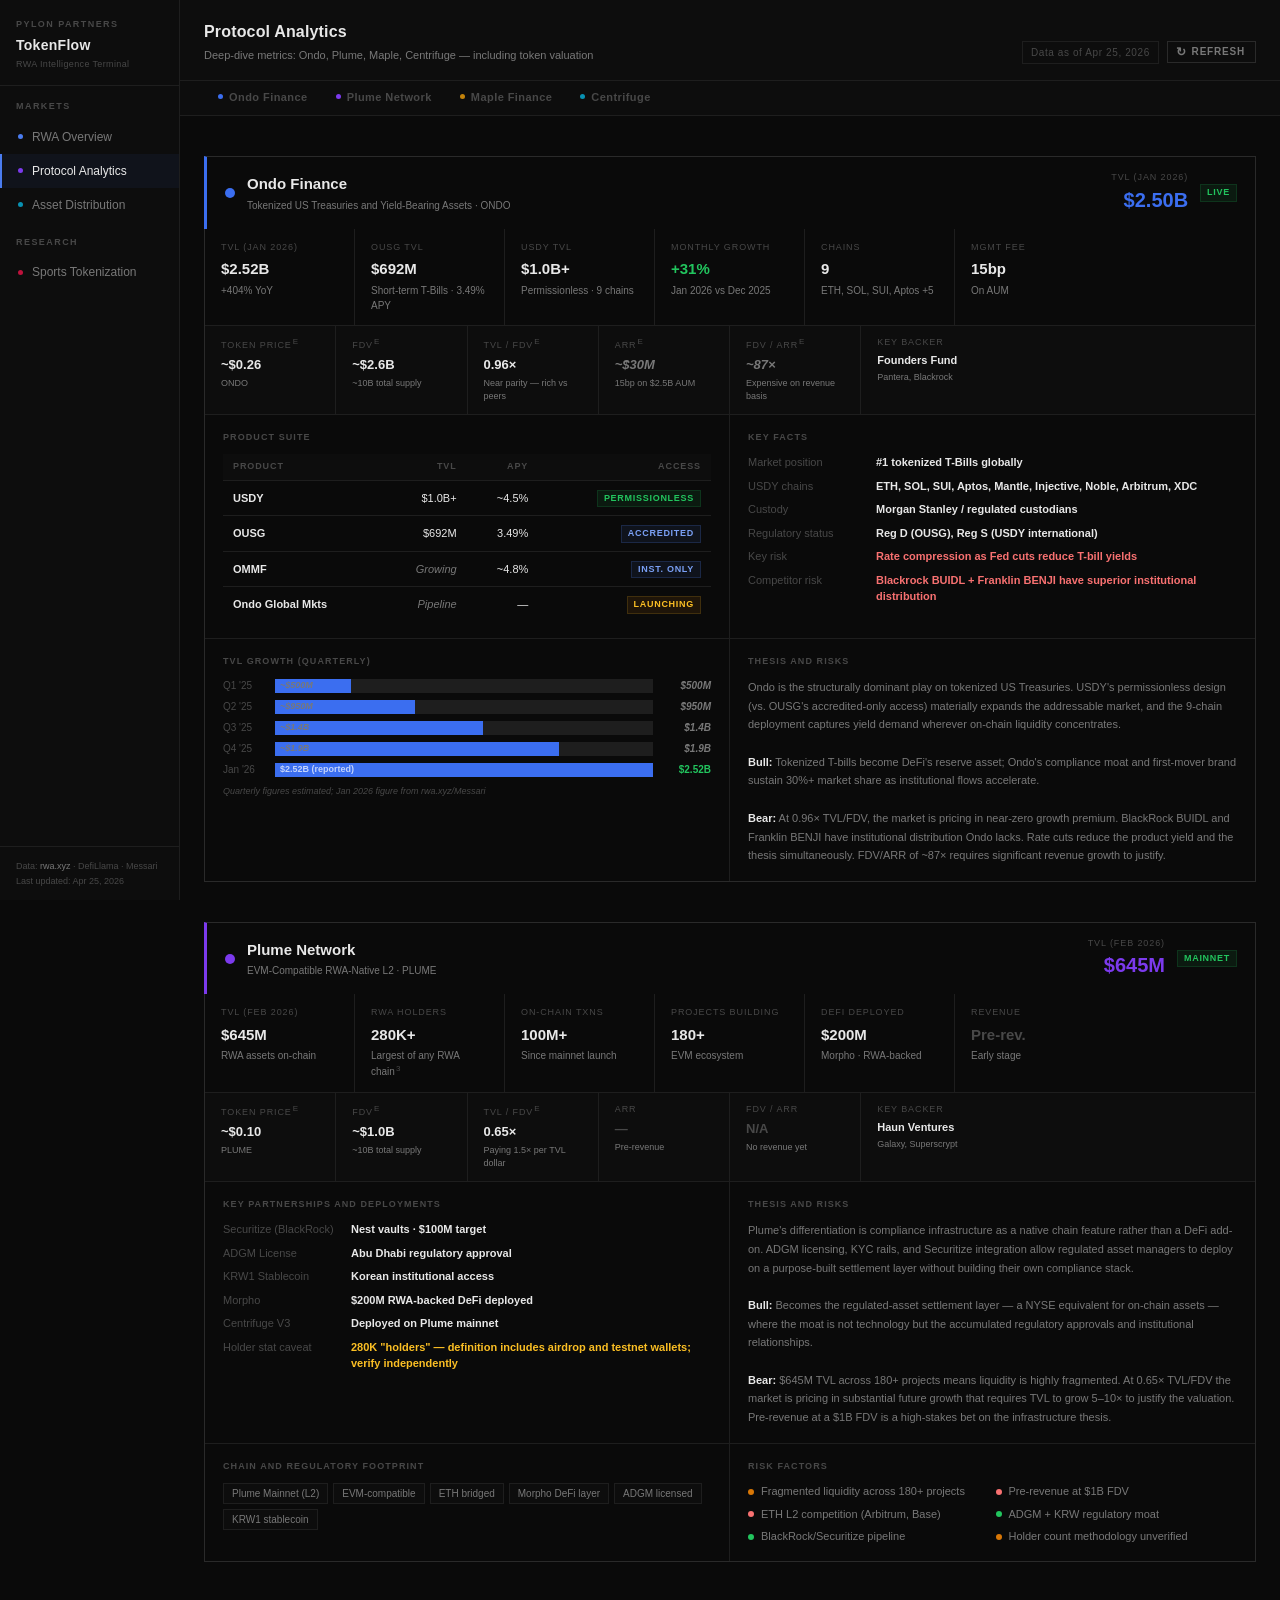
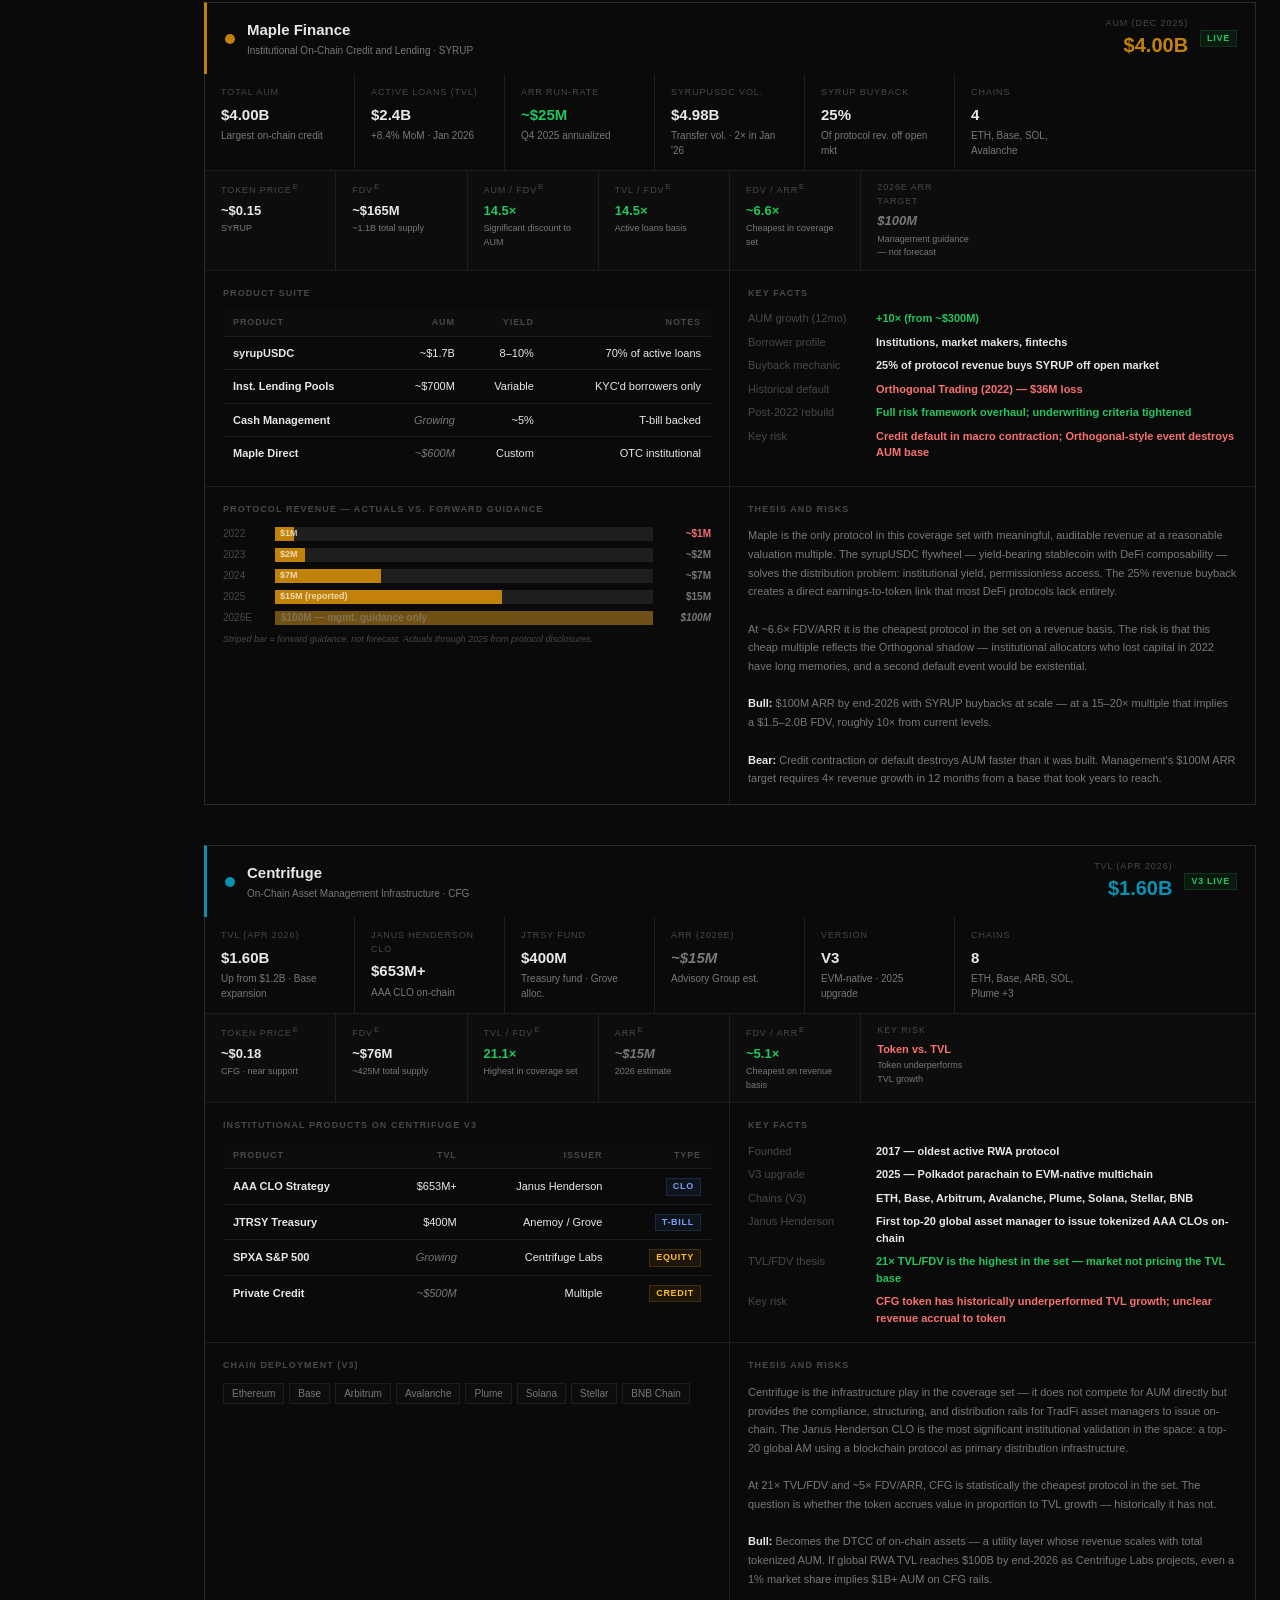
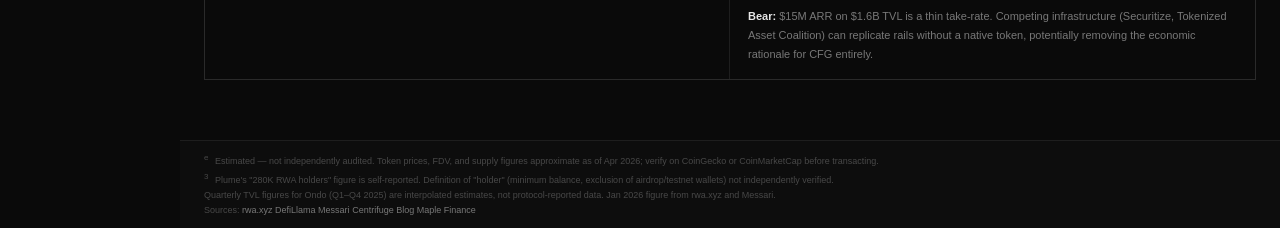
==== commit dc220015: "Add on-demand data refresh button - refresh.js: fetches live TVL from DefiLlama on user click; cache" ====
--- a/analytics.html
+++ b/analytics.html
@@ -46,7 +46,13 @@
       <div class="page-title">Protocol Analytics</div>
       <div class="page-subtitle">Deep-dive metrics: Ondo, Plume, Maple, Centrifuge — including token valuation</div>
     </div>
-    <div class="data-timestamp">Data as of Apr 25, 2026</div>
+    <div class="header-actions">
+      <div class="data-timestamp" data-refresh-ts>Data as of Apr 25, 2026</div>
+      <button class="refresh-btn" title="Fetch live TVL from DefiLlama">
+        <span class="refresh-icon">↻</span>
+        <span class="refresh-label">Refresh</span>
+      </button>
+    </div>
   </div>
 
   <!-- Within-page jump bar — replaces sidebar Protocols section -->
@@ -69,7 +75,7 @@
         </div>
         <div class="ps-tvl">
           <div class="ps-tvl-label">TVL (Jan 2026)</div>
-          <div class="ps-tvl-value" style="color:var(--ondo)">$2.50B</div>
+          <div class="ps-tvl-value" style="color:var(--ondo)" data-tvl="ondo">$2.50B</div>
         </div>
         <span class="badge badge-green">Live</span>
       </div>
@@ -246,7 +252,7 @@
         </div>
         <div class="ps-tvl">
           <div class="ps-tvl-label">TVL (Feb 2026)</div>
-          <div class="ps-tvl-value" style="color:var(--plume)">$645M</div>
+          <div class="ps-tvl-value" style="color:var(--plume)" data-tvl="plume">$645M</div>
         </div>
         <span class="badge badge-green">Mainnet</span>
       </div>
@@ -378,7 +384,7 @@
         </div>
         <div class="ps-tvl">
           <div class="ps-tvl-label">AUM (Dec 2025)</div>
-          <div class="ps-tvl-value" style="color:var(--maple)">$4.00B</div>
+          <div class="ps-tvl-value" style="color:var(--maple)" data-tvl="maple">$4.00B</div>
         </div>
         <span class="badge badge-green">Live</span>
       </div>
@@ -557,7 +563,7 @@
         </div>
         <div class="ps-tvl">
           <div class="ps-tvl-label">TVL (Apr 2026)</div>
-          <div class="ps-tvl-value" style="color:var(--cfg)">$1.60B</div>
+          <div class="ps-tvl-value" style="color:var(--cfg)" data-tvl="cfg">$1.60B</div>
         </div>
         <span class="badge badge-green">V3 Live</span>
       </div>
@@ -720,5 +726,6 @@
   </div>
 
 </main>
+<script src="refresh.js"></script>
 </body>
 </html>
--- a/design-system.css
+++ b/design-system.css
@@ -675,3 +675,52 @@
 .mt-12  { margin-top: 12px; }
 .mb-20  { margin-bottom: 20px; }
 .text-right { text-align: right; }
+
+/* ============ REFRESH BUTTON ============ */
+.header-actions {
+  display: flex;
+  align-items: center;
+  gap: 8px;
+}
+.refresh-btn {
+  display: inline-flex;
+  align-items: center;
+  gap: 5px;
+  padding: 3px 10px 3px 8px;
+  font-size: 10px;
+  font-weight: bold;
+  font-family: Arial, Helvetica, sans-serif;
+  letter-spacing: 0.08em;
+  text-transform: uppercase;
+  color: var(--text-secondary);
+  background: transparent;
+  border: 1px solid var(--border-strong);
+  cursor: pointer;
+  line-height: 1;
+  height: 22px;
+}
+.refresh-btn:hover:not(:disabled) {
+  border-color: var(--border-accent);
+  color: var(--text-primary);
+}
+.refresh-btn:disabled {
+  opacity: 0.45;
+  cursor: not-allowed;
+}
+.refresh-btn.tf-success {
+  color: var(--green-bright);
+  border-color: rgba(34,197,94,0.25);
+}
+.refresh-btn.tf-error {
+  color: var(--red-bright);
+  border-color: rgba(248,113,113,0.25);
+}
+.refresh-icon {
+  font-size: 12px;
+  line-height: 1;
+  display: inline-block;
+}
+@keyframes tf-spin {
+  from { transform: rotate(0deg); }
+  to   { transform: rotate(360deg); }
+}
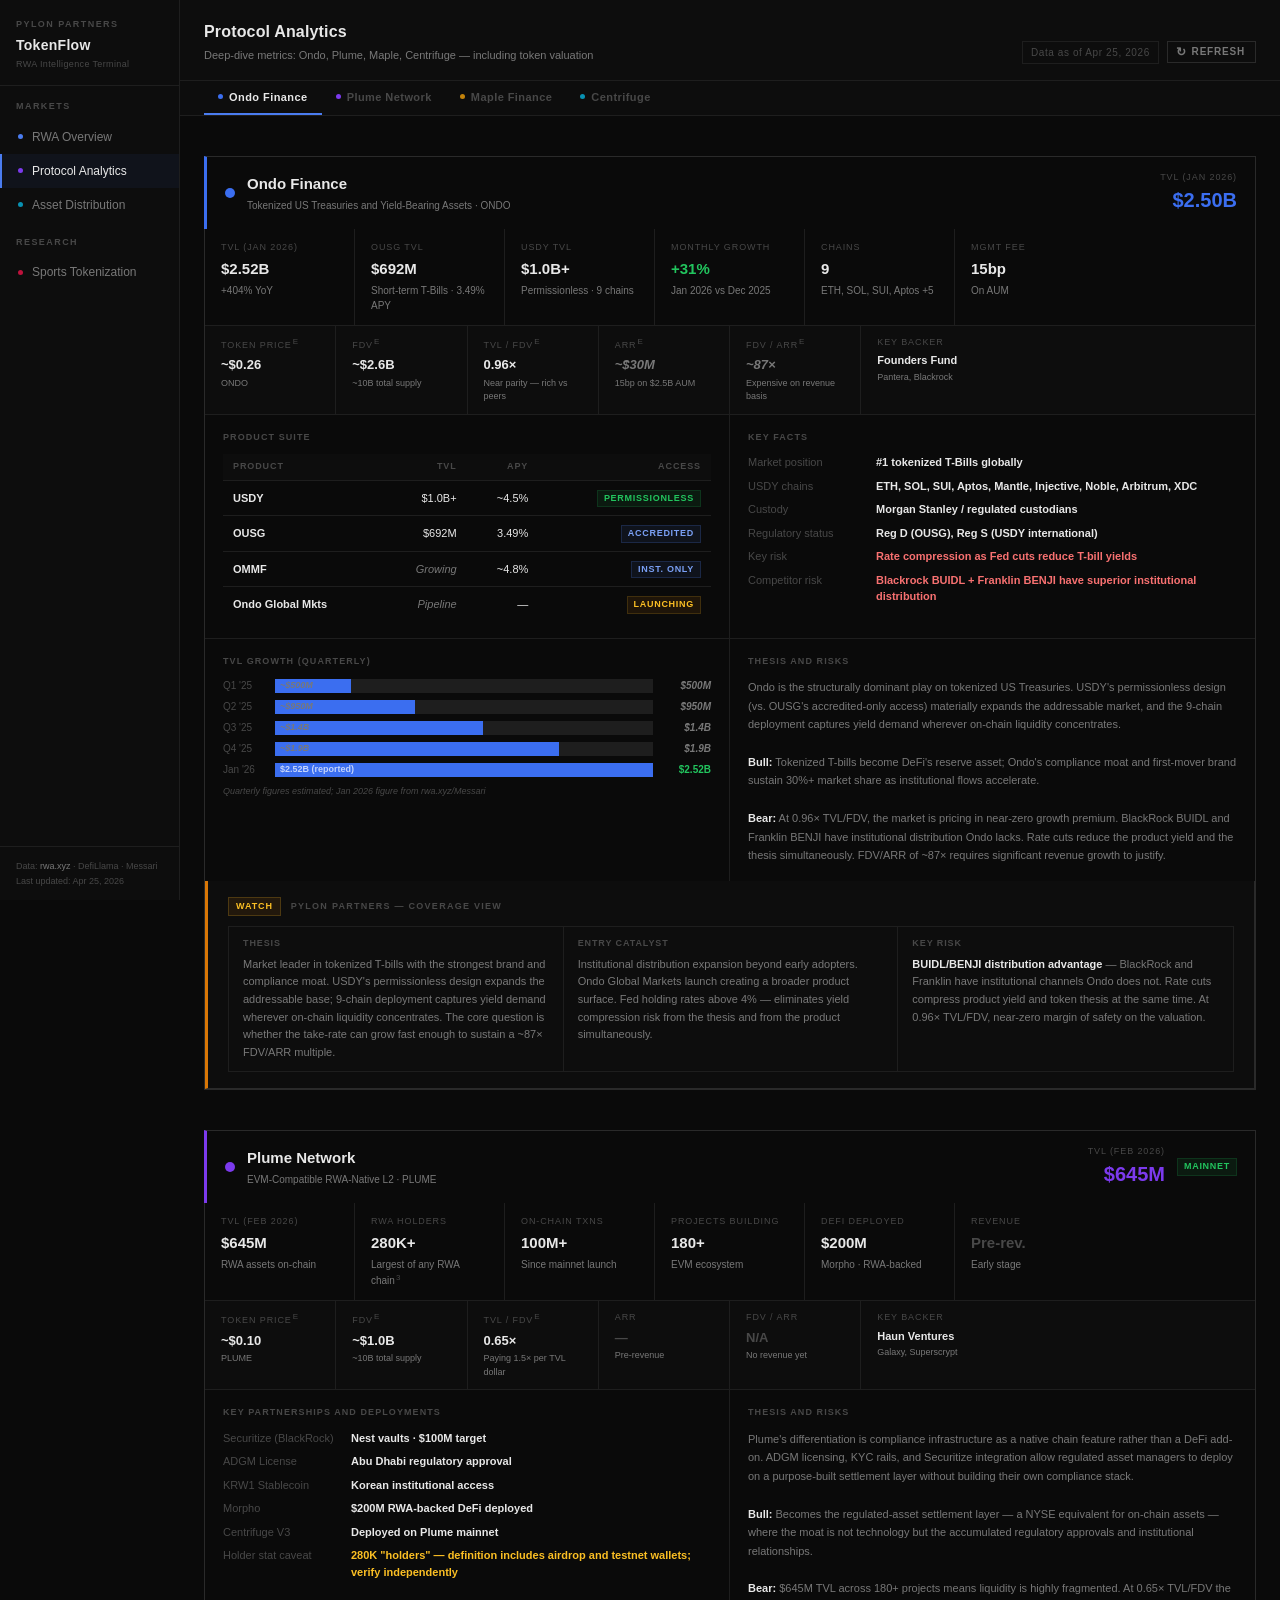
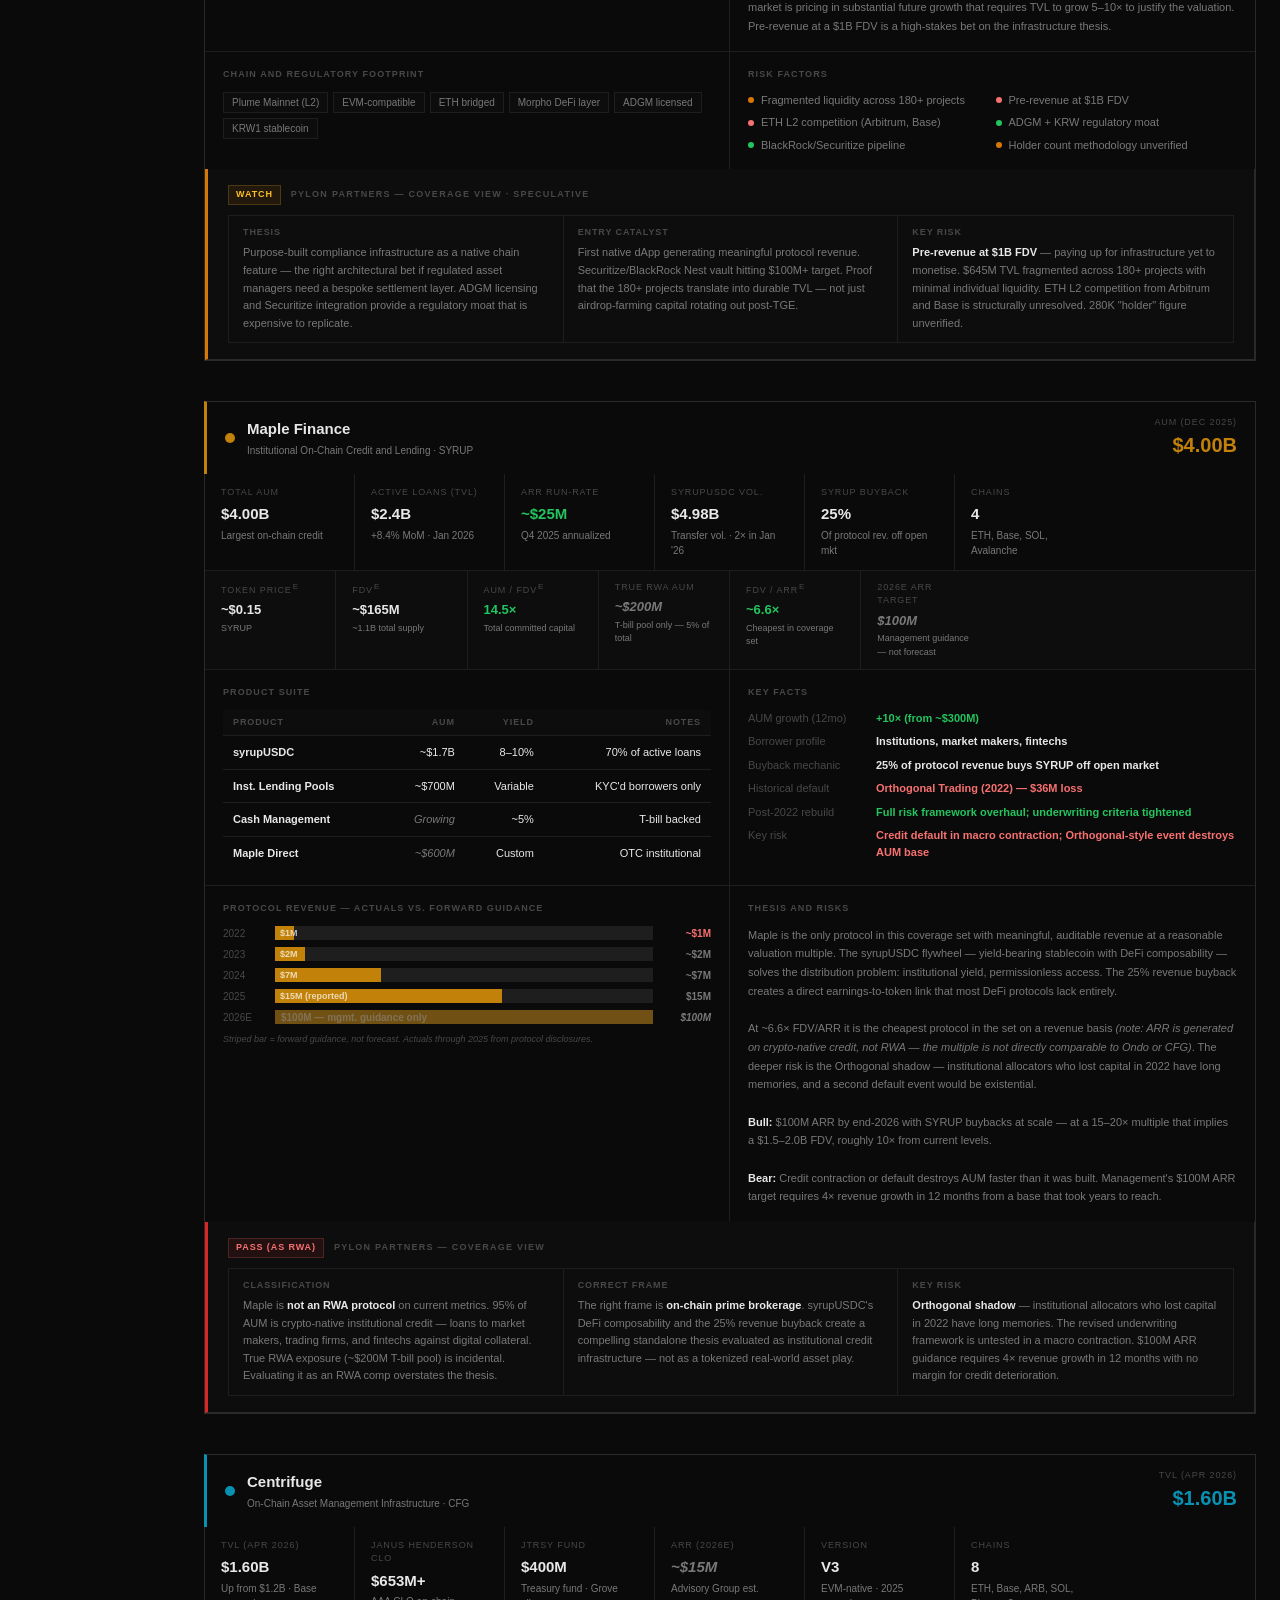
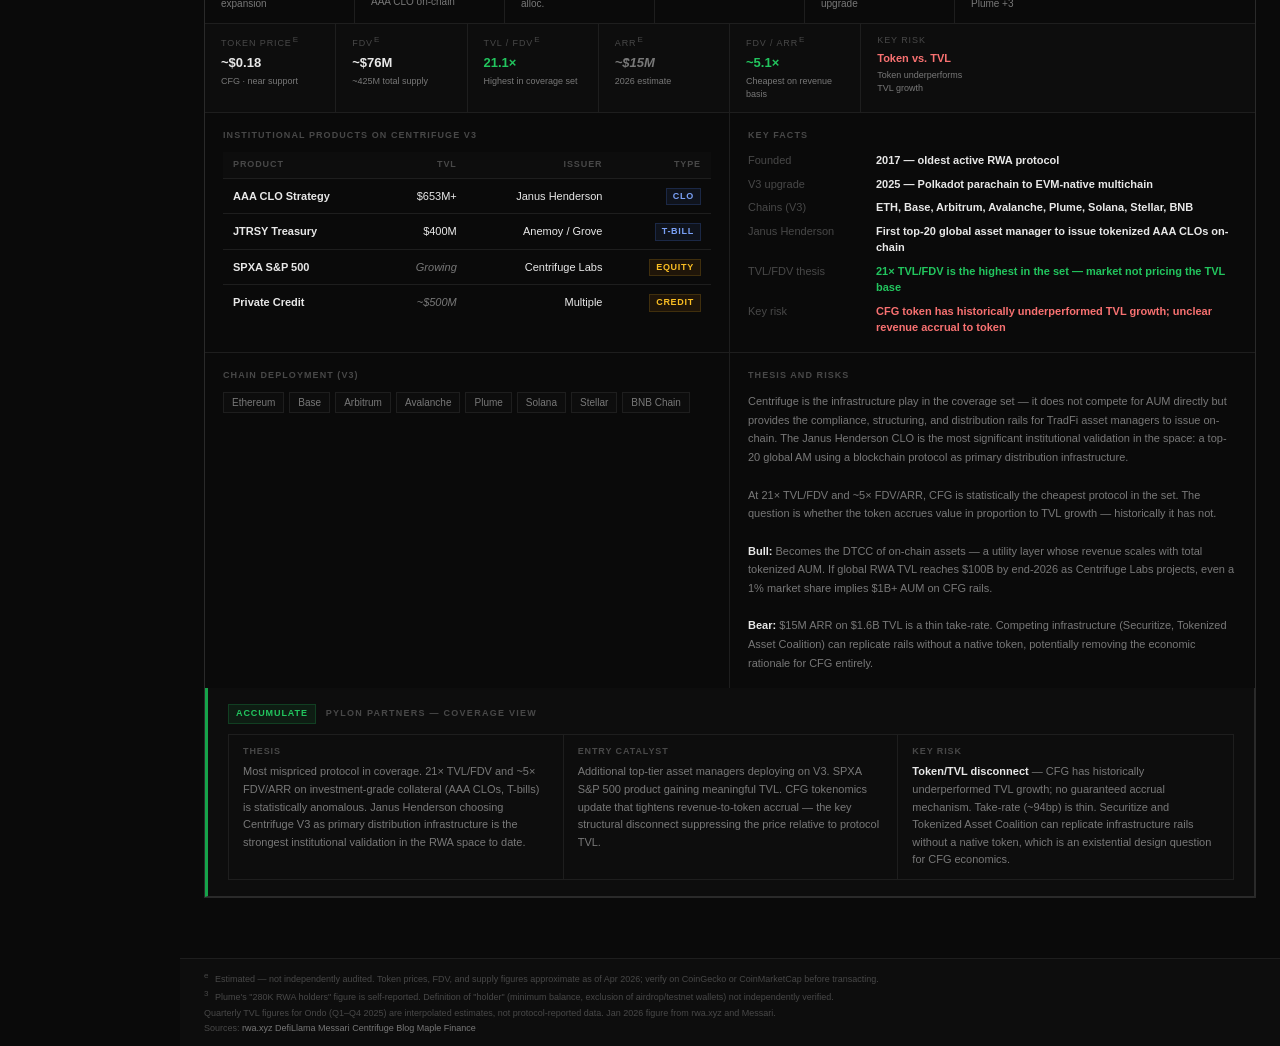
==== commit 38233e07: "feat: conviction boxes, scroll spy, sports watchlist, refresh.js TTL - analytics.html: Pylon convict" ====
--- a/analytics.html
+++ b/analytics.html
@@ -77,7 +77,7 @@
           <div class="ps-tvl-label">TVL (Jan 2026)</div>
           <div class="ps-tvl-value" style="color:var(--ondo)" data-tvl="ondo">$2.50B</div>
         </div>
-        <span class="badge badge-green">Live</span>
+        
       </div>
       <div class="protocol-body">
 
@@ -239,6 +239,28 @@
             </div>
           </div>
         </div>
+
+        <!-- Pylon conviction — Ondo -->
+        <div class="conviction-box watch">
+          <div class="conviction-header">
+            <span class="conviction-signal watch">WATCH</span>
+            <span class="conviction-label">Pylon Partners — Coverage View</span>
+          </div>
+          <div class="conviction-row">
+            <div class="conviction-cell">
+              <div class="conviction-cell-label">Thesis</div>
+              <div class="conviction-cell-text">Market leader in tokenized T-bills with the strongest brand and compliance moat. USDY's permissionless design expands the addressable base; 9-chain deployment captures yield demand wherever on-chain liquidity concentrates. The core question is whether the take-rate can grow fast enough to sustain a ~87× FDV/ARR multiple.</div>
+            </div>
+            <div class="conviction-cell">
+              <div class="conviction-cell-label">Entry Catalyst</div>
+              <div class="conviction-cell-text">Institutional distribution expansion beyond early adopters. Ondo Global Markets launch creating a broader product surface. Fed holding rates above 4% — eliminates yield compression risk from the thesis and from the product simultaneously.</div>
+            </div>
+            <div class="conviction-cell">
+              <div class="conviction-cell-label">Key Risk</div>
+              <div class="conviction-cell-text"><strong class="red">BUIDL/BENJI distribution advantage</strong> — BlackRock and Franklin have institutional channels Ondo does not. Rate cuts compress product yield and token thesis at the same time. At 0.96× TVL/FDV, near-zero margin of safety on the valuation.</div>
+            </div>
+          </div>
+        </div>
       </div>
     </div>
 
@@ -371,6 +393,28 @@
             </div>
           </div>
         </div>
+
+        <!-- Pylon conviction — Plume -->
+        <div class="conviction-box watch">
+          <div class="conviction-header">
+            <span class="conviction-signal watch">WATCH</span>
+            <span class="conviction-label">Pylon Partners — Coverage View · Speculative</span>
+          </div>
+          <div class="conviction-row">
+            <div class="conviction-cell">
+              <div class="conviction-cell-label">Thesis</div>
+              <div class="conviction-cell-text">Purpose-built compliance infrastructure as a native chain feature — the right architectural bet if regulated asset managers need a bespoke settlement layer. ADGM licensing and Securitize integration provide a regulatory moat that is expensive to replicate.</div>
+            </div>
+            <div class="conviction-cell">
+              <div class="conviction-cell-label">Entry Catalyst</div>
+              <div class="conviction-cell-text">First native dApp generating meaningful protocol revenue. Securitize/BlackRock Nest vault hitting $100M+ target. Proof that the 180+ projects translate into durable TVL — not just airdrop-farming capital rotating out post-TGE.</div>
+            </div>
+            <div class="conviction-cell">
+              <div class="conviction-cell-label">Key Risk</div>
+              <div class="conviction-cell-text"><strong class="red">Pre-revenue at $1B FDV</strong> — paying up for infrastructure yet to monetise. $645M TVL fragmented across 180+ projects with minimal individual liquidity. ETH L2 competition from Arbitrum and Base is structurally unresolved. 280K "holder" figure unverified.</div>
+            </div>
+          </div>
+        </div>
       </div>
     </div>
 
@@ -386,7 +430,7 @@
           <div class="ps-tvl-label">AUM (Dec 2025)</div>
           <div class="ps-tvl-value" style="color:var(--maple)" data-tvl="maple">$4.00B</div>
         </div>
-        <span class="badge badge-green">Live</span>
+        
       </div>
       <div class="protocol-body">
 
@@ -438,12 +482,12 @@
           <div class="val-metric">
             <div class="val-label">AUM / FDV<sup class="est-marker">e</sup></div>
             <div class="val-value green">14.5×</div>
-            <div class="val-sub">Significant discount to AUM</div>
-          </div>
-          <div class="val-metric">
-            <div class="val-label">TVL / FDV<sup class="est-marker">e</sup></div>
-            <div class="val-value green">14.5×</div>
-            <div class="val-sub">Active loans basis</div>
+            <div class="val-sub">Total committed capital</div>
+          </div>
+          <div class="val-metric">
+            <div class="val-label">True RWA AUM</div>
+            <div class="val-value red"><span class="est">~$200M</span></div>
+            <div class="val-sub">T-bill pool only — 5% of total</div>
           </div>
           <div class="val-metric">
             <div class="val-label">FDV / ARR<sup class="est-marker">e</sup></div>
@@ -544,9 +588,31 @@
             <div class="detail-title">Thesis and Risks</div>
             <div class="detail-body">
               Maple is the only protocol in this coverage set with meaningful, auditable revenue at a reasonable valuation multiple. The syrupUSDC flywheel — yield-bearing stablecoin with DeFi composability — solves the distribution problem: institutional yield, permissionless access. The 25% revenue buyback creates a direct earnings-to-token link that most DeFi protocols lack entirely.<br/><br/>
-              At ~6.6× FDV/ARR it is the cheapest protocol in the set on a revenue basis. The risk is that this cheap multiple reflects the Orthogonal shadow — institutional allocators who lost capital in 2022 have long memories, and a second default event would be existential.<br/><br/>
+              At ~6.6× FDV/ARR it is the cheapest protocol in the set on a revenue basis <em>(note: ARR is generated on crypto-native credit, not RWA — the multiple is not directly comparable to Ondo or CFG)</em>. The deeper risk is the Orthogonal shadow — institutional allocators who lost capital in 2022 have long memories, and a second default event would be existential.<br/><br/>
               <strong>Bull:</strong> $100M ARR by end-2026 with SYRUP buybacks at scale — at a 15–20× multiple that implies a $1.5–2.0B FDV, roughly 10× from current levels.<br/><br/>
               <strong>Bear:</strong> Credit contraction or default destroys AUM faster than it was built. Management's $100M ARR target requires 4× revenue growth in 12 months from a base that took years to reach.
+            </div>
+          </div>
+        </div>
+
+        <!-- Pylon conviction — Maple -->
+        <div class="conviction-box pass">
+          <div class="conviction-header">
+            <span class="conviction-signal pass">PASS (AS RWA)</span>
+            <span class="conviction-label">Pylon Partners — Coverage View</span>
+          </div>
+          <div class="conviction-row">
+            <div class="conviction-cell">
+              <div class="conviction-cell-label">Classification</div>
+              <div class="conviction-cell-text">Maple is <strong>not an RWA protocol</strong> on current metrics. 95% of AUM is crypto-native institutional credit — loans to market makers, trading firms, and fintechs against digital collateral. True RWA exposure (~$200M T-bill pool) is incidental. Evaluating it as an RWA comp overstates the thesis.</div>
+            </div>
+            <div class="conviction-cell">
+              <div class="conviction-cell-label">Correct Frame</div>
+              <div class="conviction-cell-text">The right frame is <strong>on-chain prime brokerage</strong>. syrupUSDC's DeFi composability and the 25% revenue buyback create a compelling standalone thesis evaluated as institutional credit infrastructure — not as a tokenized real-world asset play.</div>
+            </div>
+            <div class="conviction-cell">
+              <div class="conviction-cell-label">Key Risk</div>
+              <div class="conviction-cell-text"><strong class="red">Orthogonal shadow</strong> — institutional allocators who lost capital in 2022 have long memories. The revised underwriting framework is untested in a macro contraction. $100M ARR guidance requires 4× revenue growth in 12 months with no margin for credit deterioration.</div>
             </div>
           </div>
         </div>
@@ -565,7 +631,7 @@
           <div class="ps-tvl-label">TVL (Apr 2026)</div>
           <div class="ps-tvl-value" style="color:var(--cfg)" data-tvl="cfg">$1.60B</div>
         </div>
-        <span class="badge badge-green">V3 Live</span>
+        
       </div>
       <div class="protocol-body">
 
@@ -705,6 +771,28 @@
               At 21× TVL/FDV and ~5× FDV/ARR, CFG is statistically the cheapest protocol in the set. The question is whether the token accrues value in proportion to TVL growth — historically it has not.<br/><br/>
               <strong>Bull:</strong> Becomes the DTCC of on-chain assets — a utility layer whose revenue scales with total tokenized AUM. If global RWA TVL reaches $100B by end-2026 as Centrifuge Labs projects, even a 1% market share implies $1B+ AUM on CFG rails.<br/><br/>
               <strong>Bear:</strong> $15M ARR on $1.6B TVL is a thin take-rate. Competing infrastructure (Securitize, Tokenized Asset Coalition) can replicate rails without a native token, potentially removing the economic rationale for CFG entirely.
+            </div>
+          </div>
+        </div>
+
+        <!-- Pylon conviction — Centrifuge -->
+        <div class="conviction-box accumulate">
+          <div class="conviction-header">
+            <span class="conviction-signal accumulate">ACCUMULATE</span>
+            <span class="conviction-label">Pylon Partners — Coverage View</span>
+          </div>
+          <div class="conviction-row">
+            <div class="conviction-cell">
+              <div class="conviction-cell-label">Thesis</div>
+              <div class="conviction-cell-text">Most mispriced protocol in coverage. 21× TVL/FDV and ~5× FDV/ARR on investment-grade collateral (AAA CLOs, T-bills) is statistically anomalous. Janus Henderson choosing Centrifuge V3 as primary distribution infrastructure is the strongest institutional validation in the RWA space to date.</div>
+            </div>
+            <div class="conviction-cell">
+              <div class="conviction-cell-label">Entry Catalyst</div>
+              <div class="conviction-cell-text">Additional top-tier asset managers deploying on V3. SPXA S&amp;P 500 product gaining meaningful TVL. CFG tokenomics update that tightens revenue-to-token accrual — the key structural disconnect suppressing the price relative to protocol TVL.</div>
+            </div>
+            <div class="conviction-cell">
+              <div class="conviction-cell-label">Key Risk</div>
+              <div class="conviction-cell-text"><strong class="red">Token/TVL disconnect</strong> — CFG has historically underperformed TVL growth; no guaranteed accrual mechanism. Take-rate (~94bp) is thin. Securitize and Tokenized Asset Coalition can replicate infrastructure rails without a native token, which is an existential design question for CFG economics.</div>
             </div>
           </div>
         </div>
@@ -725,7 +813,41 @@
     <a href="https://maple.finance" target="_blank">Maple Finance</a>
   </div>
 
+  <!-- Back to top -->
+  <button class="back-to-top" id="backToTop" title="Back to top" onclick="window.scrollTo({top:0,behavior:'smooth'})">↑</button>
 </main>
 <script src="refresh.js"></script>
+<script>
+// Scroll spy — highlights active jump-link as user scrolls through protocols
+(function() {
+  const sections = ['ondo','plume','maple','cfg'];
+  const links = {};
+  sections.forEach(id => {
+    links[id] = document.querySelector('.jump-link[href="#' + id + '"]');
+  });
+
+  const btn = document.getElementById('backToTop');
+
+  function onScroll() {
+    const scrollY = window.scrollY;
+
+    // Back-to-top visibility
+    if (btn) btn.classList.toggle('visible', scrollY > 300);
+
+    // Active jump link
+    let active = sections[0];
+    sections.forEach(id => {
+      const el = document.getElementById(id);
+      if (el && el.getBoundingClientRect().top <= 80) active = id;
+    });
+    sections.forEach(id => {
+      if (links[id]) links[id].classList.toggle('active', id === active);
+    });
+  }
+
+  window.addEventListener('scroll', onScroll, { passive: true });
+  onScroll();
+})();
+</script>
 </body>
 </html>
--- a/design-system.css
+++ b/design-system.css
@@ -676,6 +676,103 @@
 .mb-20  { margin-bottom: 20px; }
 .text-right { text-align: right; }
 
+/* ============ NON-RWA INLINE FLAG ============ */
+.nonrwa-flag {
+  display: inline-block;
+  font-size: 8px;
+  font-weight: bold;
+  text-transform: uppercase;
+  letter-spacing: 0.08em;
+  color: var(--red-bright);
+  border: 1px solid rgba(248,113,113,0.2);
+  background: var(--red-dim);
+  padding: 1px 5px;
+  margin-left: 5px;
+  vertical-align: middle;
+}
+
+/* ============ CONVICTION BOX ============ */
+.conviction-box {
+  border: 1px solid var(--border-strong);
+  border-top: none;
+  border-left-width: 3px;
+  padding: 16px 20px;
+  background: var(--bg-row-alt);
+}
+.conviction-box.accumulate { border-left-color: var(--green); }
+.conviction-box.watch       { border-left-color: var(--amber); }
+.conviction-box.pass        { border-left-color: var(--red); }
+
+.conviction-header {
+  display: flex;
+  align-items: center;
+  gap: 10px;
+  margin-bottom: 10px;
+}
+.conviction-label {
+  font-size: 9px;
+  font-weight: bold;
+  text-transform: uppercase;
+  letter-spacing: 0.14em;
+  color: var(--text-tertiary);
+}
+.conviction-signal {
+  font-size: 9px;
+  font-weight: bold;
+  text-transform: uppercase;
+  letter-spacing: 0.1em;
+  padding: 2px 7px;
+  border: 1px solid;
+}
+.conviction-signal.accumulate { color: var(--green-bright); background: var(--green-dim); border-color: rgba(34,197,94,0.2); }
+.conviction-signal.watch       { color: var(--amber-bright); background: var(--amber-dim); border-color: rgba(251,191,36,0.2); }
+.conviction-signal.pass        { color: var(--red-bright);   background: var(--red-dim);   border-color: rgba(248,113,113,0.2); }
+
+.conviction-row {
+  display: grid;
+  grid-template-columns: 1fr 1fr 1fr;
+  gap: 0;
+  border: 1px solid var(--border-subtle);
+  margin-top: 10px;
+}
+.conviction-cell {
+  padding: 10px 14px;
+  border-right: 1px solid var(--border-subtle);
+  font-size: 11px;
+}
+.conviction-cell:last-child { border-right: none; }
+.conviction-cell-label {
+  font-size: 9px;
+  font-weight: bold;
+  text-transform: uppercase;
+  letter-spacing: 0.1em;
+  color: var(--text-tertiary);
+  margin-bottom: 5px;
+}
+.conviction-cell-text { color: var(--text-secondary); line-height: 1.6; }
+.conviction-cell-text strong { color: var(--text-primary); }
+
+/* ============ BACK TO TOP ============ */
+.back-to-top {
+  position: fixed;
+  bottom: 24px;
+  right: 24px;
+  width: 32px;
+  height: 32px;
+  background: var(--bg-card);
+  border: 1px solid var(--border-strong);
+  color: var(--text-secondary);
+  font-size: 14px;
+  cursor: pointer;
+  display: none;
+  align-items: center;
+  justify-content: center;
+  z-index: 200;
+  font-family: Arial, Helvetica, sans-serif;
+}
+.back-to-top:hover { color: var(--text-primary); border-color: var(--border-accent); }
+.back-to-top.visible { display: flex; }
+
 /* ============ REFRESH BUTTON ============ */
 .header-actions {
   display: flex;
